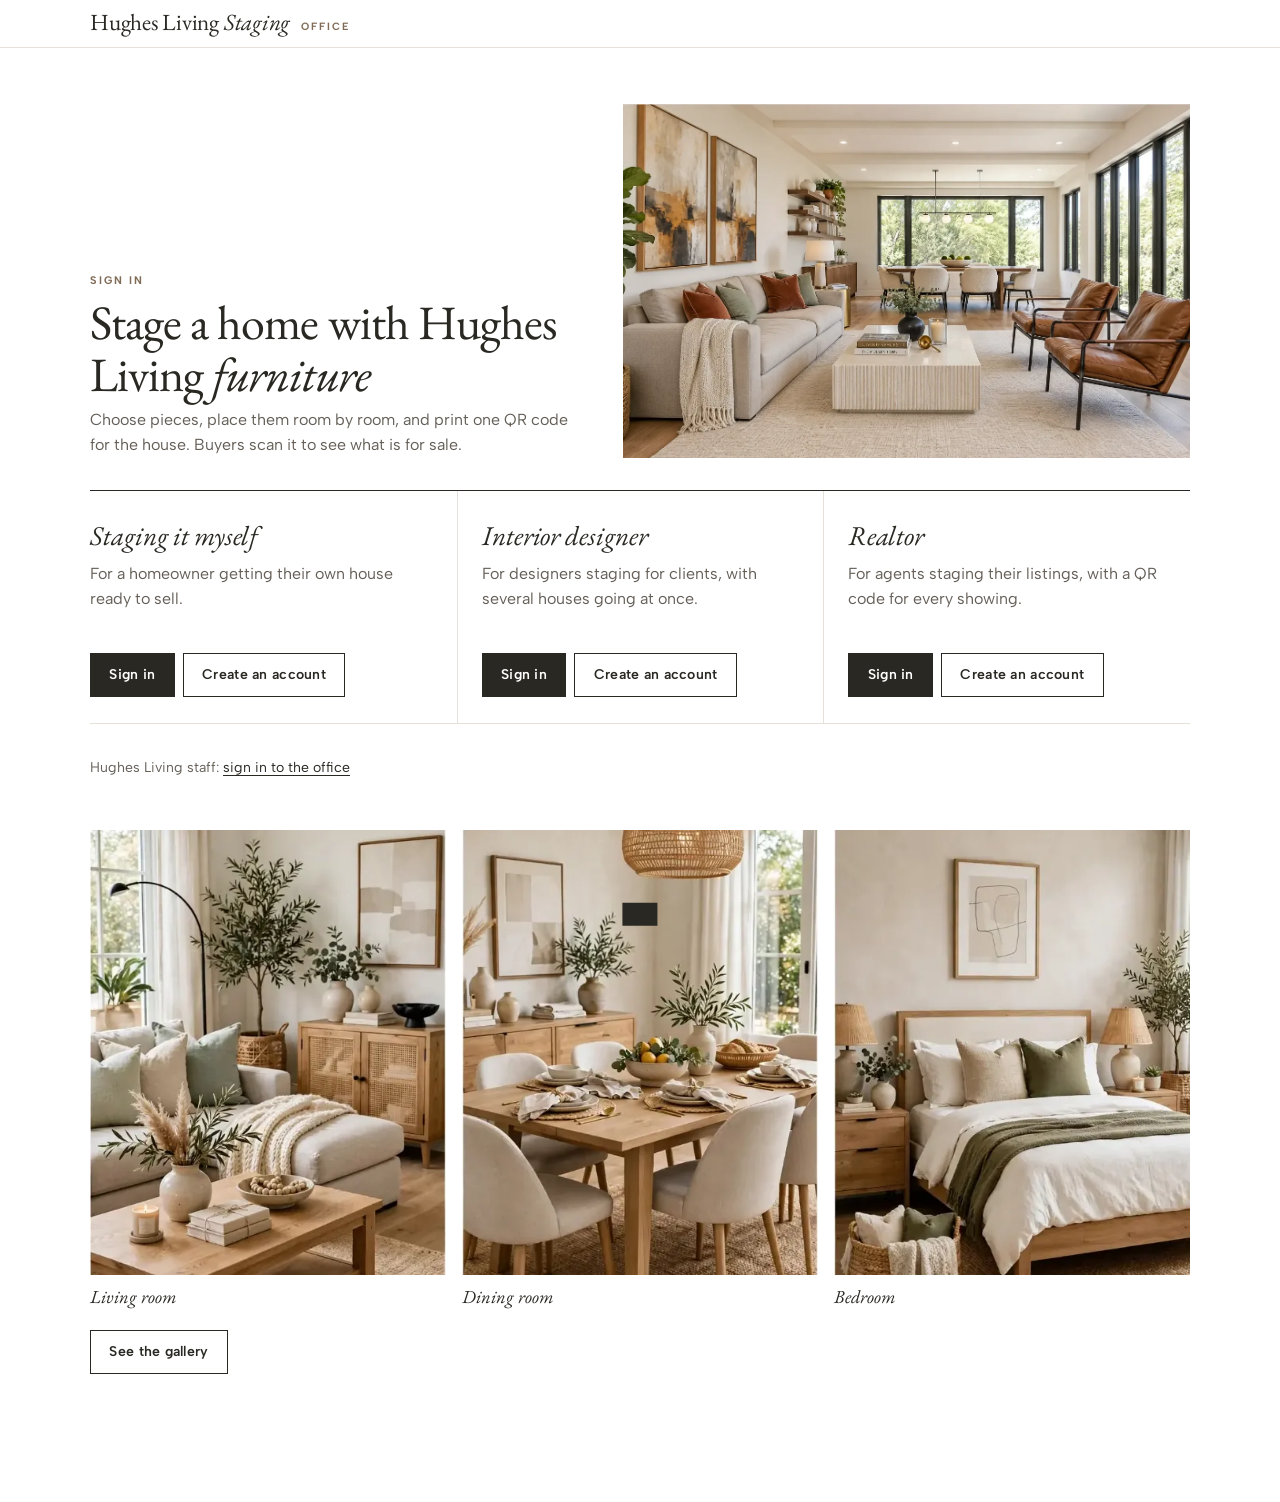
==== index.html @ 74926e11 "Dashboards per sign-in and a Services tab for Richard's carpet cleaning Customers land on Home: step" ====
<!doctype html>
<html lang="en">
<head>
<meta charset="utf-8">
<meta name="viewport" content="width=device-width, initial-scale=1">
<meta name="robots" content="noindex">
<title>Hughes Living Staging</title>
<link rel="icon" href="brand/favicon.svg" type="image/svg+xml">
<link rel="preconnect" href="https://fonts.googleapis.com">
<link rel="preconnect" href="https://fonts.gstatic.com" crossorigin>
<link href="https://fonts.googleapis.com/css2?family=Albert+Sans:wght@400;500;600;700&family=Courier+Prime:wght@400;700&family=EB+Garamond:ital,wght@0,400;0,500;1,400&display=swap" rel="stylesheet">
<link rel="stylesheet" href="styles.css?v=11">
</head>
<body class="office">
<a class="skip" href="#view">Skip to the page</a>

<header class="bar">
  <div class="wrap bar__in">
    <a class="mark" href="#houses" aria-label="Hughes Living Staging, houses">
      <span class="mark__name">Hughes Living <em>Staging</em></span>
      <span class="mark__role">Office</span>
    </a>
    <nav class="tabs" id="tabs" aria-label="Sections" hidden>
      <a href="#home" data-tab="home" data-cust>Home</a>
      <a href="#houses" data-tab="houses" id="tabHouses">Houses</a>
      <a href="#furniture" data-tab="furniture">Furniture</a>
      <a href="#requests" data-tab="requests">Requests <span class="tabs__n" id="reqCount" hidden></span></a>
      <a href="#services" data-tab="services">Services <span class="tabs__n" id="svcCount" hidden></span></a>
      <a href="#money" data-tab="money" data-staff>Money</a>
      <a href="#accounts" data-tab="accounts" data-staff>Accounts</a>
    </nav>
    <span class="bar__who" id="who" hidden></span>
    <button class="linkbtn bar__out" id="signOut" type="button" hidden>Sign out</button>
  </div>
</header>

<p class="notice" id="demoNote" hidden>
  Sample mode: accounts and data are saved in this browser only. Buyers' phones cannot see it.
  <a href="?backend=supabase">Switch to the live database</a>
</p>

<main class="wrap view" id="view" tabindex="-1">
  <p class="loading">Opening the office&hellip;</p>
</main>

<dialog class="sheet" id="sheet" aria-labelledby="sheetTitle"></dialog>
<div class="toast" id="toast" role="status" aria-live="polite"></div>

<script src="config.js?v=4"></script>
<script src="api.js?v=7"></script>
<script src="app.js?v=9"></script>
</body>
</html>
---- styles.css ----
/* Hughes Living Staging
   Same palette, faces and square corners as hugheslivingco.com and Hughes Living
   Auctions, so all three read as one company. Three faces, three jobs: EB
   Garamond for display, Albert Sans for reading, Courier Prime for anything
   typed on a tag (tag numbers, prices). */

:root{
  --ground: #FFFFFF;
  --cream:  #F7F5F0;   /* raised bands */
  --sand:   #F3F0E9;
  --ink:    #292822;
  --ink-2:  #655F58;   /* body copy */
  --ink-3:  #6F6A63;   /* muted, clears AA on cream */
  --line:   #E6E1D8;
  --accent: #806B56;   /* eyebrows, links, focus */
  --press:  #594A3B;
  --flag:   #C93C19;   /* sold, errors */
  --go:     #3D7A40;   /* staged, available */

  --f-disp: "EB Garamond", Georgia, "Times New Roman", serif;
  --f-body: "Albert Sans", system-ui, -apple-system, "Segoe UI", sans-serif;
  --f-data: "Courier Prime", "Courier New", ui-monospace, monospace;

  --wrap: 1180px;
  --gut: clamp(1rem, 4vw, 2.5rem);
}

*,*::before,*::after{ box-sizing:border-box; }
html{ -webkit-text-size-adjust:100%; }
@media (prefers-reduced-motion: reduce){
  *,*::before,*::after{ animation-duration:.001ms !important; transition-duration:.001ms !important; }
}
body{
  margin:0; background:var(--ground); color:var(--ink-2);
  font-family:var(--f-body); font-size:1rem; line-height:1.55;
  -webkit-font-smoothing:antialiased;
}
img{ max-width:100%; display:block; }
a{ color:var(--ink); text-underline-offset:3px; }
a:hover{ color:var(--press); }
button,input,select,textarea{ font:inherit; color:inherit; }
[hidden]{ display:none !important; }
small{ display:block; font-size:.8rem; color:var(--ink-3); font-weight:400; }

:where(a,button,input,select,textarea,summary):focus-visible{
  outline:2px solid var(--accent); outline-offset:2px;
}
.wrap{ width:100%; max-width:var(--wrap); margin-inline:auto; padding-inline:var(--gut); }
.skip{ position:absolute; left:-9999px; }
.skip:focus{ left:1rem; top:1rem; z-index:100; background:var(--ink); color:#fff; padding:.6rem 1rem; }
.vh{ position:absolute; width:1px; height:1px; overflow:hidden; clip:rect(0 0 0 0); white-space:nowrap; }

/* ---------- type roles ---------- */
.eyebrow{
  display:block; font-weight:700; font-size:.69rem; letter-spacing:.18em; text-transform:uppercase;
  color:var(--accent); margin:0 0 .5rem;
}
.title{
  font-family:var(--f-disp); font-weight:400; color:var(--ink); margin:0;
  font-size:clamp(1.9rem, 4.4vw, 3rem); line-height:1.08; letter-spacing:-.02em;
}
.title em{ font-style:italic; }
.h2{ font-family:var(--f-disp); font-weight:400; font-size:1.55rem; color:var(--ink); margin:2.2rem 0 .8rem; letter-spacing:-.01em; }
.sub{ margin:.5rem 0 0; }
.tagno{ font-family:var(--f-data); font-weight:700; font-size:.82rem; color:var(--ink); letter-spacing:.02em; white-space:nowrap; }
.num{ font-family:var(--f-data); text-align:right; color:var(--ink); white-space:nowrap; }
.fine,.hint{ font-size:.82rem; color:var(--ink-3); margin:.35rem 0 0; }
.empty{ padding:1.4rem; background:var(--cream); margin:0 0 1rem; }
.loading{ padding:3rem 0; }

/* ---------- controls ---------- */
.btn{
  display:inline-flex; align-items:center; justify-content:center; min-height:44px; padding:.6rem 1.15rem;
  background:var(--ink); color:#fff; border:1px solid var(--ink); border-radius:0; cursor:pointer;
  font-weight:600; font-size:.88rem; letter-spacing:.02em; text-decoration:none; text-align:center;
}
.btn:hover{ background:var(--press); border-color:var(--press); color:#fff; }
.btn:disabled{ opacity:.55; cursor:default; }
.btn--ghost{ background:transparent; color:var(--ink); border-color:var(--ink); }
.btn--ghost:hover{ background:var(--ink); color:#fff; }
.btn--block{ width:100%; }
.btn--file{ position:relative; overflow:hidden; }
.btn--file input{ position:absolute; inset:0; opacity:0; cursor:pointer; font-size:0; }
.btn--file:focus-within{ outline:2px solid var(--accent); outline-offset:2px; }
.linkbtn{
  background:none; border:0; padding:0; cursor:pointer; color:var(--ink);
  text-decoration:underline; text-underline-offset:3px; text-align:left; min-height:32px;
}
.linkbtn:hover{ color:var(--press); }
.linkbtn--bad{ color:var(--flag); }

.field{ margin:0 0 .9rem; min-width:0; }
.field label{ display:block; font-size:.78rem; font-weight:600; color:var(--ink); margin-bottom:.3rem; }
.field input,.field select,.field textarea,.mini{
  width:100%; min-height:44px; padding:.5rem .65rem; background:#fff;
  border:1px solid #B9B2A6; border-radius:0;
}
.field textarea{ min-height:0; resize:vertical; }
.mini{ width:auto; min-height:40px; font-size:.88rem; padding:.3rem .5rem; }
.pair{ display:grid; grid-template-columns:1fr 1fr; gap:0 .9rem; }

.chip{
  display:inline-block; font-size:.7rem; font-weight:700; letter-spacing:.1em; text-transform:uppercase;
  padding:.18rem .5rem; border:1px solid currentColor; color:var(--ink-3); white-space:nowrap;
}
.chip--staged,.chip--available{ color:var(--go); }
.chip--hold,.chip--planned{ color:var(--accent); }
.chip--sold,.chip--new{ color:var(--flag); }
.chip--new{ background:var(--flag); color:#fff; border-color:var(--flag); }

.thumb{ width:64px; height:64px; object-fit:cover; background:var(--sand); flex:none; }
.thumb--sm{ width:44px; height:44px; }
.thumb--none{ display:block; background:
  linear-gradient(to top right, transparent calc(50% - .5px), var(--line) 50%, transparent calc(50% + .5px)) var(--sand); }

/* ================================================================ office */
.bar{ border-bottom:1px solid var(--line); background:#fff; position:sticky; top:0; z-index:30; }
.bar__in{ display:flex; align-items:center; gap:1rem 2rem; flex-wrap:wrap; padding-block:.7rem; }
.mark{ text-decoration:none; display:flex; align-items:baseline; gap:.7rem; }
.mark__name{ font-family:var(--f-disp); font-size:1.45rem; color:var(--ink); letter-spacing:-.01em; line-height:1; }
.mark__name em{ font-style:italic; }
.mark__role{ font-size:.66rem; font-weight:700; letter-spacing:.18em; text-transform:uppercase; color:var(--accent); }
.tabs{ display:flex; gap:.2rem; margin-left:auto; overflow-x:auto; }
.tabs a{
  display:inline-flex; align-items:center; gap:.4rem; min-height:44px; padding:0 .85rem; white-space:nowrap;
  text-decoration:none; font-weight:600; font-size:.9rem; color:var(--ink-2); border-bottom:2px solid transparent;
}
.tabs a:hover{ color:var(--ink); }
.tabs a[aria-current]{ color:var(--ink); border-bottom-color:var(--ink); }
.tabs__n{ background:var(--flag); color:#fff; font-size:.7rem; font-weight:700; min-width:1.3rem; height:1.3rem; display:inline-grid; place-items:center; padding:0 .3rem; }
.bar__out{ font-size:.85rem; }

.notice{ margin:0; padding:.55rem var(--gut); background:var(--sand); font-size:.85rem; color:var(--ink); text-align:center; }

.view{ padding-block:2rem 5rem; outline:none; }
.head{ display:flex; align-items:flex-end; justify-content:space-between; gap:1.2rem; flex-wrap:wrap; margin-bottom:1.6rem; }
.head__acts{ display:flex; gap:.5rem; flex-wrap:wrap; }
.crumb{ margin:0 0 1rem; font-size:.88rem; }

/* houses list */
.hlist{ border-top:1px solid var(--ink); }
.hrow{
  display:grid; grid-template-columns:minmax(0,2.4fr) minmax(0,1.5fr) 5rem 7.5rem 7rem 4rem; gap:1rem; align-items:center;
  padding:.95rem .25rem; border-bottom:1px solid var(--line); text-decoration:none; color:var(--ink-2);
}
a.hrow:hover{ background:var(--cream); }
.hrow--head{ font-size:.7rem; font-weight:700; letter-spacing:.14em; text-transform:uppercase; color:var(--ink-3); padding-block:.55rem; }
.hrow--head .num{ font-family:var(--f-body); color:inherit; }
.hrow__addr strong{ display:block; font-family:var(--f-disp); font-weight:400; font-size:1.3rem; color:var(--ink); line-height:1.2; }
.hrow__st{ display:flex; gap:.4rem; flex-wrap:wrap; }

/* one house */
.seg{ display:inline-flex; border:1px solid var(--ink); }
.seg button{ min-height:44px; padding:0 1.1rem; background:#fff; border:0; cursor:pointer; font-weight:600; font-size:.88rem; color:var(--ink); }
.seg button + button{ border-left:1px solid var(--ink); }
.seg button[aria-pressed=true]{ background:var(--ink); color:#fff; }
.seg__note{ margin:.5rem 0 1.4rem; font-size:.88rem; }
.facts{ display:grid; grid-template-columns:repeat(auto-fit, minmax(150px, 1fr)); gap:0; margin:0 0 1.2rem; border-top:1px solid var(--ink); border-bottom:1px solid var(--line); }
.facts div{ padding:.85rem 1rem .85rem 0; }
.facts dt{ font-size:.7rem; font-weight:700; letter-spacing:.14em; text-transform:uppercase; color:var(--ink-3); }
.facts dd{ margin:.2rem 0 0; font-family:var(--f-data); font-size:1.25rem; color:var(--ink); }
.facts dd small{ display:inline; font-family:var(--f-body); }
.note{ background:var(--cream); padding:.8rem 1rem; margin:0 0 1rem; font-size:.92rem; }
.note strong{ color:var(--ink); margin-right:.4rem; }
.cols{ display:grid; grid-template-columns:minmax(0,1.5fr) minmax(0,1fr); gap:0 3rem; }
.cols .h2:first-child{ margin-top:1.2rem; }

.room__name{ font-family:var(--f-disp); font-style:italic; font-weight:400; font-size:1.25rem; color:var(--ink); margin:1.4rem 0 0; padding-bottom:.4rem; border-bottom:1px solid var(--ink); }
.room__name span{ font-family:var(--f-data); font-style:normal; font-size:.8rem; color:var(--ink-3); margin-left:.3rem; }
.piece{ display:flex; align-items:center; gap:.5rem .9rem; flex-wrap:wrap; padding:.7rem 0; border-bottom:1px solid var(--line); }
.piece__main{ flex:1 1 12rem; min-width:0; display:flex; flex-direction:column; }
.piece__title{ font-weight:600; color:var(--ink); }
.piece__meta{ font-size:.8rem; color:var(--ink-3); }
.piece__price{ font-family:var(--f-data); color:var(--ink); min-width:5.5rem; text-align:right; }
.piece .linkbtn{ font-size:.85rem; }

.place__list{ max-height:19rem; overflow:auto; border:1px solid var(--line); }
.place__row{ display:flex; align-items:center; gap:.7rem; padding:.45rem .6rem; min-height:48px; border-bottom:1px solid var(--line); cursor:pointer; font-size:.9rem; }
.place__row:last-child{ border-bottom:0; }
.place__row input{ width:20px; height:20px; accent-color:var(--ink); flex:none; }
.place__row > span:nth-of-type(1){ flex:1; min-width:0; }
.place__go{ display:flex; gap:.7rem; align-items:flex-end; margin-top:.8rem; }
.place__go .field{ flex:1; margin:0; }

/* furniture table */
.filters{ display:grid; grid-template-columns:2fr 1.4fr 1fr; gap:0 .9rem; }
.count{ font-family:var(--f-data); font-size:.85rem; margin:0 0 .8rem; color:var(--ink); }
.tablewrap{ overflow-x:auto; border-top:1px solid var(--ink); }
.grid{ width:100%; border-collapse:collapse; font-size:.92rem; }
.grid th{ text-align:left; font-size:.7rem; font-weight:700; letter-spacing:.14em; text-transform:uppercase; color:var(--ink-3); padding:.55rem .6rem; white-space:nowrap; }
.grid th.num{ text-align:right; font-family:var(--f-body); }
.grid td{ padding:.55rem .6rem; border-top:1px solid var(--line); vertical-align:middle; }
.grid tfoot td{ border-top:1px solid var(--ink); font-weight:600; color:var(--ink); }
.grid--money td:first-child{ min-width:12rem; }
.cellbtn{ display:flex; align-items:center; gap:.7rem; background:none; border:0; padding:0; cursor:pointer; text-align:left; font-weight:600; color:var(--ink); min-height:44px; }
.cellbtn:hover span{ text-decoration:underline; text-underline-offset:3px; }

/* requests */
.reqs{ display:grid; grid-template-columns:repeat(auto-fill, minmax(290px, 1fr)); gap:1rem; }
.req{ border:1px solid var(--line); padding:1rem; margin:0 0 .8rem; }
.reqs .req{ margin:0; }
.req--new{ border-color:var(--ink); border-left:4px solid var(--flag); }
.req header{ display:flex; justify-content:space-between; gap:1rem; color:var(--ink); }
.req time{ font-family:var(--f-data); font-size:.8rem; color:var(--ink-3); white-space:nowrap; }
.req p{ margin:.35rem 0; font-size:.92rem; }
.req__what span{ color:var(--ink-3); }
.req__note{ font-family:var(--f-disp); font-style:italic; font-size:1.1rem; color:var(--ink); }

/* sign in */
.door{ max-width:26rem; padding:3rem 0; }
.door form{ margin-top:1.4rem; }

/* sheet */
.sheet{ border:0; padding:0; width:min(40rem, 100vw); max-width:100vw; max-height:100dvh; height:100dvh; margin:0 0 0 auto; background:#fff; color:var(--ink-2); }
.sheet::backdrop{ background:rgba(41,40,34,.45); }
.sheet__in{ padding:1.4rem var(--gut) 2.5rem; }
.sheet__top{ display:flex; justify-content:space-between; align-items:flex-start; gap:1rem; margin-bottom:1.2rem; padding-bottom:1rem; border-bottom:1px solid var(--ink); }
.sheet__top h2{ font-family:var(--f-disp); font-weight:400; font-size:1.7rem; line-height:1.15; color:var(--ink); margin:0; }
.x{ width:44px; height:44px; flex:none; background:none; border:1px solid var(--line); font-size:1.5rem; line-height:1; cursor:pointer; color:var(--ink); }
.x:hover{ border-color:var(--ink); }
.sheet__err{ color:var(--flag); font-weight:600; font-size:.9rem; margin:.4rem 0; min-height:1.2em; }
.sheet__acts{ display:flex; align-items:center; justify-content:space-between; gap:1rem; flex-wrap:wrap; }
.photo{ display:grid; grid-template-columns:120px 1fr; gap:.9rem; margin-bottom:.9rem; }
.photo__box.is-busy{ opacity:.4; }
.photo__img{ width:120px; height:120px; object-fit:cover; background:var(--sand); }
.soldbox{ background:var(--cream); padding:.9rem .9rem .1rem; margin-bottom:.9rem; }
.stays{ border-top:1px solid var(--line); padding-top:.8rem; margin-bottom:.9rem; font-size:.88rem; }
.stays h3{ font-size:.7rem; letter-spacing:.14em; text-transform:uppercase; color:var(--ink-3); margin:0 0 .4rem; }
.stays ul{ margin:0; padding:0; list-style:none; }
.stays li span{ font-family:var(--f-data); color:var(--ink-3); font-size:.8rem; }
.picks{ border-top:1px solid var(--line); margin-bottom:1.2rem; }
.pick{ display:flex; align-items:center; gap:.8rem; width:100%; min-height:56px; padding:.45rem .2rem; background:none; border:0; border-bottom:1px solid var(--line); cursor:pointer; text-align:left; }
.pick:hover:not(:disabled){ background:var(--cream); }
.pick:disabled{ opacity:.5; cursor:default; }
.pick > span:nth-of-type(1):not(.tagno), .pick > .tagno + span{ flex:1; min-width:0; color:var(--ink); font-weight:600; }
.catload{ border-top:1px solid var(--line); padding-top:1rem; }

.toast{ position:fixed; left:50%; bottom:1.2rem; transform:translate(-50%, 200%); background:var(--ink); color:#fff; padding:.7rem 1.1rem; font-size:.9rem; font-weight:600; z-index:200; max-width:calc(100vw - 2rem); transition:transform .2s; }
.toast.is-on{ transform:translate(-50%, 0); }
.toast.is-bad{ background:var(--flag); }

@media (max-width: 860px){
  .cols{ grid-template-columns:1fr; }
  .filters{ grid-template-columns:1fr 1fr; }
  .filters .field:first-child{ grid-column:1 / -1; }
  .c-src,.c-cost,.c-days{ display:none; }
  .tabs{ margin-left:0; width:100%; order:3; }
  .bar__out{ margin-left:auto; }
  .hrow--head{ display:none; }
  .hrow{ grid-template-columns:repeat(4, 1fr); gap:.5rem 1rem; padding:1rem 0; }
  .hrow__addr,.hrow__st{ grid-column:1 / -1; }
  .hrow .num{ text-align:left; }
  .hrow .num::before{ content:attr(data-l); display:block; font-family:var(--f-body); font-size:.66rem; font-weight:700; letter-spacing:.12em; text-transform:uppercase; color:var(--ink-3); }
}
@media (max-width: 520px){
  .pair{ grid-template-columns:1fr; }
  .head__acts{ width:100%; }
  .head__acts .btn{ flex:1 1 auto; }
  .seg{ display:flex; }
  .seg button{ flex:1; padding:0 .4rem; }
  .piece__price{ text-align:left; min-width:0; }
  .photo{ grid-template-columns:88px 1fr; }
  .photo__img{ width:88px; height:88px; }
  .place__go{ flex-direction:column; align-items:stretch; }
}

/* ============================================================ buyer page */
.strip{ background:var(--ink); color:#fff; font-size:.78rem; letter-spacing:.04em; }
.strip__in{ display:flex; justify-content:space-between; gap:1rem; padding-block:.55rem; }
.strip a{ color:#fff; display:inline-flex; align-items:center; min-height:44px; margin-block:-.55rem; }
.strip__in{ align-items:center; }
.buyer .wrap{ max-width:760px; }
.hero{ padding:2.2rem 0 1.6rem; border-bottom:1px solid var(--ink); }
.hero__h{ font-family:var(--f-disp); font-weight:400; color:var(--ink); margin:0; font-size:clamp(2.5rem, 11vw, 4.4rem); line-height:.98; letter-spacing:-.03em; }
.hero__h em{ font-style:italic; }
.hero__addr{ font-family:var(--f-data); color:var(--ink); margin:1.1rem 0 0; font-size:.95rem; }
.hero__lede{ margin:.9rem 0 0; max-width:46ch; }
.hero__note{ margin:1rem 0 0; padding:.7rem .9rem; background:var(--cream); color:var(--ink); font-size:.92rem; }
.jump{ display:flex; gap:.4rem 1.1rem; flex-wrap:wrap; padding:.9rem 0; margin:0; list-style:none; border-bottom:1px solid var(--line); font-size:.88rem; }
.jump a{ display:inline-flex; align-items:center; min-height:44px; }
.broom{ padding-top:1.6rem; scroll-margin-top:1rem; }
.broom__h{ display:flex; align-items:baseline; justify-content:space-between; gap:1rem; font-family:var(--f-disp); font-style:italic; font-weight:400; font-size:1.9rem; color:var(--ink); margin:0; padding-bottom:.5rem; border-bottom:1px solid var(--ink); }
.broom__h span{ font-family:var(--f-data); font-style:normal; font-size:.8rem; color:var(--ink-3); }
.entry{ display:grid; grid-template-columns:112px minmax(0,1fr); gap:1rem; padding:1.1rem 0; border-bottom:1px solid var(--line); scroll-margin-top:1rem; }
.entry:target{ background:var(--cream); box-shadow:-.6rem 0 0 var(--cream), .6rem 0 0 var(--cream); }
.entry__img{ width:112px; height:112px; object-fit:cover; background:var(--sand); }
.entry__t{ font-family:var(--f-disp); font-weight:400; font-size:1.4rem; line-height:1.15; color:var(--ink); margin:.15rem 0 .25rem; }
.entry__d{ margin:0 0 .5rem; font-size:.9rem; }
.entry__foot{ display:flex; align-items:center; justify-content:space-between; gap:.6rem 1rem; flex-wrap:wrap; }
.entry__price{ font-family:var(--f-data); font-weight:700; font-size:1.15rem; color:var(--ink); }
.entry__more{ font-size:.85rem; display:inline-flex; align-items:center; min-height:44px; }
.entry--sold .entry__img{ filter:grayscale(1); opacity:.6; }
.entry--sold .entry__t{ color:var(--ink-3); }
.stamp{ font-family:var(--f-data); font-weight:700; letter-spacing:.14em; text-transform:uppercase; color:var(--flag); border:2px solid var(--flag); padding:.15rem .55rem; transform:rotate(-3deg); display:inline-block; }
.stamp--hold{ color:var(--accent); border-color:var(--accent); transform:none; border-width:1px; font-size:.75rem; }
.ask{ margin:2.2rem 0 0; padding:1.4rem; background:var(--cream); }
.ask h2{ font-family:var(--f-disp); font-weight:400; font-size:1.5rem; color:var(--ink); margin:0 0 .4rem; }
.ask p{ margin:0 0 1rem; }
.foot{ margin-top:3rem; padding:1.6rem 0 2.5rem; border-top:1px solid var(--ink); font-size:.85rem; }
.foot__mark{ font-family:var(--f-disp); font-size:1.35rem; color:var(--ink); }
.foot__mark em{ font-style:italic; }
.shut{ padding:4rem 0; }
.buyer .sheet{ margin:auto 0 0 0; width:100vw; height:fit-content; max-height:92dvh; }
.thanks{ padding-block:1.8rem 2.2rem; }
.thanks h2{ font-family:var(--f-disp); font-weight:400; font-size:1.8rem; color:var(--ink); margin:0 0 .5rem; }
@media (min-width: 640px){
  .buyer .sheet{ margin:auto; width:30rem; }
  .entry{ grid-template-columns:150px minmax(0,1fr); gap:1.4rem; }
  .entry__img{ width:150px; height:150px; }
}

/* ============================================================ print page */
.printbar{ background:var(--sand); padding:.8rem var(--gut); display:flex; gap:1rem; align-items:center; flex-wrap:wrap; font-size:.9rem; color:var(--ink); }
.printbar p{ margin:0; flex:1 1 18rem; }
.printbar .warn{ color:var(--flag); font-weight:600; }
.sheetpage{ width:8.5in; max-width:100%; margin:1.5rem auto; background:#fff; border:1px solid var(--line); }
.sign{ aspect-ratio:8.5 / 11; padding:.9in .8in; display:flex; flex-direction:column; color:var(--ink); }
.sign__mark{ font-family:var(--f-disp); font-size:1.5rem; }
.sign__mark em{ font-style:italic; }
.sign__h{ font-family:var(--f-disp); font-weight:400; font-size:4.6rem; line-height:.96; letter-spacing:-.03em; margin:.55in 0 0; }
.sign__h em{ font-style:italic; }
.sign__mid{ display:flex; gap:.5in; align-items:center; margin-top:auto; }
.sign__qr{ width:3.1in; flex:none; }
.sign__qr svg{ width:100%; height:auto; display:block; }
.sign__how{ font-size:1.05rem; line-height:1.5; }
.sign__how strong{ display:block; font-family:var(--f-disp); font-weight:400; font-size:1.9rem; line-height:1.1; margin-bottom:.4rem; }
.sign__foot{ margin-top:.5in; padding-top:.2in; border-top:1px solid var(--ink); display:flex; justify-content:space-between; gap:1rem; font-family:var(--f-data); font-size:.8rem; }
.tags{ display:grid; grid-template-columns:repeat(3, 1fr); padding:.35in; gap:0; }
.ptag{ border:1px dashed #9a948a; padding:.18in; display:grid; grid-template-columns:1fr .95in; gap:.1in; align-items:end; min-height:2.05in; break-inside:avoid; color:var(--ink); }
.ptag__no{ font-family:var(--f-data); font-weight:700; font-size:1.5rem; line-height:1; }
.ptag__t{ font-family:var(--f-disp); font-size:1.05rem; line-height:1.15; margin:.12in 0 .08in; }
.ptag__p{ font-family:var(--f-data); font-weight:700; font-size:1.05rem; }
.ptag__mark{ grid-column:1 / -1; align-self:start; font-size:.6rem; font-weight:700; letter-spacing:.16em; text-transform:uppercase; color:var(--accent); }
.ptag svg{ width:100%; height:auto; display:block; }
@media (max-width: 700px){
  .sign{ padding:1.4rem; aspect-ratio:auto; }
  .sign__h{ font-size:2.6rem; margin-top:1.5rem; }
  .sign__mid{ flex-direction:column; align-items:flex-start; gap:1rem; margin-top:1.5rem; }
  .sign__qr{ width:60%; }
  .tags{ grid-template-columns:1fr 1fr; padding:.5rem; }
}
@media print{
  @page{ size:letter; margin:0; }
  .printbar{ display:none; }
  body{ background:#fff; }
  .sheetpage{ margin:0; border:0; width:8.5in; max-width:none; }
  .sign{ height:11in; aspect-ratio:auto; padding:.9in .8in; break-after:page; }
  .sign__h{ font-size:4.6rem; margin-top:.55in; }
  .sign__mid{ flex-direction:row; align-items:center; gap:.5in; margin-top:auto; }
  .sign__qr{ width:3.1in; }
  .tags{ grid-template-columns:repeat(3, 1fr); padding:.35in; }
}

/* inline links that stand alone still get a full-size tap target */
.crumb a, .req__reach a{ display:inline-flex; align-items:center; min-height:44px; }

/* ---------- front door: two kinds of customer ---------- */
.door{ max-width:52rem; }
.kinds{ display:grid; grid-template-columns:1fr 1fr; gap:0; margin-top:2rem; border-top:1px solid var(--ink); }
.kind{ padding:1.5rem 1.5rem 1.6rem 0; border-bottom:1px solid var(--line); }
.kind + .kind{ padding-left:1.5rem; border-left:1px solid var(--line); }
.kind h2{ font-family:var(--f-disp); font-style:italic; font-weight:400; font-size:1.7rem; color:var(--ink); margin:0 0 .3rem; }
.kind p{ margin:0 0 1.1rem; min-height:3.1em; }
.kind__acts{ display:flex; gap:.5rem; flex-wrap:wrap; }
.kind .linkbtn{ margin-top:.7rem; font-size:.88rem; min-height:44px; }
.door__staff{ margin:1.4rem 0 0; font-size:.88rem; }
.door__staff .linkbtn{ min-height:44px; }
.bar__who{ font-size:.82rem; color:var(--ink-3); white-space:nowrap; overflow:hidden; text-overflow:ellipsis; max-width:16rem; }
.cellbtn--plain{ cursor:default; }
.cellbtn--plain:hover span{ text-decoration:none; }
@media (max-width: 860px){
  .bar__who{ margin-left:auto; max-width:11rem; }
  .bar__who + .bar__out{ margin-left:0; }
}
@media (max-width: 640px){
  .kinds{ grid-template-columns:1fr; }
  .kind{ padding-right:0; }
  .kind + .kind{ padding-left:0; border-left:0; }
  .kind p{ min-height:0; }
}

/* phone header: one line for the name, the account under it, and it scrolls away */
.mark__name{ white-space:nowrap; }
@media (max-width: 860px){
  .bar{ position:static; }
  .bar__in{ gap:.3rem 1rem; }
  .mark__role{ display:none; }
  .piece .linkbtn, .bar__out{ min-height:44px; }
}

/* ---------- buy the look ---------- */
.look{ display:flex; align-items:flex-end; justify-content:space-between; gap:1rem 1.5rem; flex-wrap:wrap; padding:1.4rem 0 1.5rem; border-bottom:1px solid var(--ink); }
.look__h{ font-family:var(--f-disp); font-weight:400; font-size:1.7rem; line-height:1.1; color:var(--ink); margin:0 0 .35rem; letter-spacing:-.01em; }
.look__h em{ font-style:italic; }
.look__sum{ margin:0; font-size:.95rem; }
.look__sum strong{ font-family:var(--f-data); font-size:1.25rem; color:var(--ink); }
.look__btn{ min-width:11rem; }
.looklist{ list-style:none; margin:0 0 1.1rem; padding:0; max-height:13rem; overflow:auto; border-bottom:1px solid var(--line); }
.looklist li{ display:flex; gap:.7rem; align-items:baseline; padding:.4rem 0; border-top:1px solid var(--line); font-size:.9rem; color:var(--ink); }
.looklist li span:nth-child(2){ flex:1; min-width:0; }
.req__look{ color:var(--flag); }
@media (max-width: 520px){ .look__btn{ width:100%; } }

/* ---------- photos ---------- */
.door{ max-width:none; padding-top:1.5rem; }
.door__top{ display:grid; grid-template-columns:minmax(0,1fr) minmax(0,1.15fr); gap:2.5rem; align-items:end; }
.door__img{ width:100%; height:auto; aspect-ratio:16 / 10; object-fit:cover; }
.rooms3{ display:grid; grid-template-columns:repeat(3, 1fr); gap:1rem; margin-top:2.5rem; }
.rooms3__f{ margin:0; }
.rooms3__f img{ width:100%; height:auto; aspect-ratio:4 / 5; object-fit:cover; }
.rooms3__f figcaption{ font-family:var(--f-disp); font-style:italic; font-size:1.15rem; color:var(--ink); padding-top:.45rem; }
.hrow__addr{ display:flex; align-items:center; gap:.9rem; min-width:0; }
.hrow__addr > span{ min-width:0; }
.hrow__img{ width:84px; height:56px; object-fit:cover; background:var(--sand); flex:none; }
.cover{ width:100%; max-height:22rem; object-fit:cover; margin:0 0 .4rem; }
.hero__cover{ width:100%; aspect-ratio:16 / 10; object-fit:cover; margin-top:1.3rem; }
@media (max-width: 860px){
  .door__top{ grid-template-columns:1fr; gap:1.3rem; }
  .hrow__addr{ grid-column:1 / -1; }
}
@media (max-width: 520px){
  .rooms3{ gap:.5rem; }
  .rooms3__f figcaption{ font-size:.95rem; }
  .cover{ max-height:13rem; }
}
/* on narrow screens the sign-in choices come first; the room strip below carries the photos */
@media (max-width: 860px){ .door__img{ display:none; } }

/* ================================================================ gallery */
.gallery .tabs{ margin-left:auto; width:auto; order:0; }
.gallery__sub{ max-width:46ch; }
.shots{ columns:2; column-gap:1.25rem; }
.shot{ margin:0 0 1.5rem; break-inside:avoid; }
.shot--lead{ column-span:all; }
.shot__btn{ display:block; width:100%; padding:0; border:0; background:var(--sand); cursor:zoom-in; }
.shot__btn img{ width:100%; height:auto; display:block; transition:opacity .2s; }
.shot__btn:hover img{ opacity:.88; }
.shot figcaption{ font-family:var(--f-disp); font-style:italic; font-size:1.2rem; color:var(--ink); padding-top:.5rem; }
.shot--lead figcaption{ font-size:1.5rem; }
.gallery__fine{ margin-top:1rem; }

.viewer{ border:0; padding:0; background:transparent; width:100vw; height:100dvh; max-width:none; max-height:none; margin:0; }
.viewer::backdrop{ background:rgba(20,19,16,.93); }
.viewer[open]{ display:grid; place-items:center; }
.viewer__fig{ margin:0; max-width:min(1500px, calc(100vw - 2rem)); }
.viewer__fig img{ display:block; width:auto; height:auto; max-width:100%; max-height:calc(100dvh - 7.5rem); margin-inline:auto; }
.viewer__fig figcaption{ display:flex; justify-content:space-between; gap:1rem; padding-top:.7rem; color:#fff; font-family:var(--f-disp); font-style:italic; font-size:1.2rem; }
.viewer__n{ font-family:var(--f-data); font-style:normal; font-size:.85rem; color:#CFC8BB; white-space:nowrap; }
.viewer__btn{ position:fixed; width:48px; height:48px; background:rgba(20,19,16,.6); color:#fff; border:1px solid rgba(255,255,255,.5); font-size:1.4rem; line-height:1; cursor:pointer; }
.viewer__btn:hover{ background:#fff; color:var(--ink); }
.viewer__btn:focus-visible{ outline:2px solid #fff; outline-offset:2px; }
.viewer__prev{ left:.75rem; top:50%; transform:translateY(-50%); }
.viewer__next{ right:.75rem; top:50%; transform:translateY(-50%); }
.viewer__x{ right:.75rem; top:.75rem; font-size:1.7rem; }
.door__more{ margin:1.2rem 0 0; }
@media (max-width: 700px){
  .shots{ columns:1; }
  .shot--lead figcaption{ font-size:1.2rem; }
  .viewer__prev, .viewer__next{ top:auto; bottom:.75rem; transform:none; }
  .viewer__fig img{ max-height:calc(100dvh - 10rem); }
}

/* three kinds of customer at the door */
.kinds{ grid-template-columns:repeat(3, 1fr); }
.kind p{ min-height:4.6em; }
@media (max-width: 900px){
  .kinds{ grid-template-columns:1fr; }
  .kind{ padding-right:0; }
  .kind + .kind{ padding-left:0; border-left:0; }
  .kind p{ min-height:0; }
}

/* ============================================================ dashboards */
.facts--2{ grid-template-columns:1fr 1fr; }
.dash{ display:grid; grid-template-columns:minmax(0,1.25fr) minmax(0,1fr); gap:0 3.5rem; align-items:start; }
.dash aside .h2{ margin-top:1.6rem; }
.dash__img{ width:100%; height:auto; aspect-ratio:4 / 5; object-fit:cover; margin-bottom:.4rem; }
.dash__img--wide{ aspect-ratio:16 / 10; margin-bottom:1rem; }
.dash__acts{ margin-bottom:.4rem; }

/* staging it myself: the steps */
.steps{ list-style:none; margin:0; padding:0; border-top:1px solid var(--ink); }
.step{ display:grid; grid-template-columns:2.5rem minmax(0,1fr); gap:1rem; padding:1.05rem 0 1.1rem; border-bottom:1px solid var(--line); }
.step__n{
  width:2.5rem; height:2.5rem; display:grid; place-items:center; border:1px solid #B9B2A6;
  font-family:var(--f-data); font-weight:700; font-size:1rem; color:var(--ink-3); background:#fff;
}
.step--done .step__n{ border-color:var(--go); color:var(--go); }
.step--next .step__n{ background:var(--ink); border-color:var(--ink); color:#fff; }
.step__t{ font-family:var(--f-disp); font-weight:400; font-size:1.4rem; line-height:1.2; color:var(--ink); margin:.25rem 0 .2rem; letter-spacing:-.01em; }
.step--later .step__t{ color:var(--ink-2); }
.step__s{ font-family:var(--f-body); font-size:.66rem; font-weight:700; letter-spacing:.14em; text-transform:uppercase; color:var(--ink-3); margin-left:.5rem; white-space:nowrap; }
.step--done .step__s{ color:var(--go); }
.step--next .step__s{ color:var(--flag); }
.step p{ margin:0; font-size:.93rem; }
.step .step__a{ margin-top:.7rem; }
.step__a a:not(.btn){ display:inline-flex; align-items:center; min-height:44px; margin-block:-.6rem; }

.roomsum{ border-top:1px solid var(--ink); }
.roomsum__r{ display:grid; grid-template-columns:minmax(0,12rem) minmax(0,1fr) 6rem 6rem; gap:1rem; align-items:center; padding:.6rem .25rem; border-bottom:1px solid var(--line); text-decoration:none; color:var(--ink-2); min-height:60px; }
.roomsum__r:hover{ background:var(--cream); }
.roomsum__n{ font-family:var(--f-disp); font-style:italic; font-size:1.2rem; color:var(--ink); }
.roomsum__t{ display:flex; gap:.35rem; overflow:hidden; }

/* buyers, one line each */
.feed, .todo, .events{ list-style:none; margin:0; padding:0; border-top:1px solid var(--ink); }
.feed li, .todo li, .events li{ display:flex; align-items:center; gap:.5rem 1rem; padding:.65rem 0; border-bottom:1px solid var(--line); font-size:.92rem; min-height:52px; }
.feed time, .events time{ font-family:var(--f-data); font-size:.82rem; color:var(--ink-3); flex:none; width:3.6rem; }
.feed li > span:not(.chip), .todo li > span, .events li > span:not(.events__in){ flex:1; min-width:0; }
.feed strong, .todo strong, .events strong{ color:var(--ink); }
.todo strong, .events strong{ display:block; }
.todo a, .todo .linkbtn{ flex:none; display:inline-flex; align-items:center; min-height:44px; font-size:.88rem; white-space:nowrap; }
.events a{ display:inline-flex; align-items:center; min-height:44px; margin-block:-.7rem; }
.events__in{ font-family:var(--f-data); font-size:.85rem; color:var(--ink); white-space:nowrap; }
.events .is-late .events__in, .events .is-late time{ color:var(--flag); font-weight:700; }
.fine a{ display:inline-flex; align-items:center; min-height:44px; margin-block:-.7rem; }

/* interior designer: the board */
.board{ display:grid; grid-template-columns:repeat(3, minmax(0,1fr)); gap:0 1.5rem; margin-top:1.6rem; }
.board__h{ font-size:.7rem; font-weight:700; letter-spacing:.14em; text-transform:uppercase; color:var(--ink); margin:0 0 .8rem; padding-bottom:.5rem; border-bottom:1px solid var(--ink); }
.board__h span{ font-family:var(--f-data); color:var(--ink-3); margin-left:.3rem; }
.board__none{ margin:0; font-size:.88rem; color:var(--ink-3); }
.pcard{ display:block; border:1px solid var(--line); padding:0 0 .9rem; margin-bottom:.9rem; text-decoration:none; color:var(--ink-2); font-size:.88rem; }
.pcard:hover{ border-color:var(--ink); color:var(--ink-2); }
.pcard > *{ display:block; padding-inline:.9rem; }
.pcard .pcard__img{ width:100%; height:auto; aspect-ratio:16 / 9; object-fit:cover; background-color:var(--sand); padding:0; margin-bottom:.75rem; }
.pcard strong{ font-family:var(--f-disp); font-weight:400; font-size:1.25rem; line-height:1.2; color:var(--ink); }
.pcard__m{ font-family:var(--f-data); font-size:.82rem; color:var(--ink); margin-top:.5rem; }
.pcard__d{ margin-top:.15rem; color:var(--ink); }
.pcard__d--flag{ color:var(--flag); font-weight:600; }
.pcard .pcard__n{ margin:.55rem .9rem 0; padding:.55rem 0 0; border-top:1px solid var(--line); color:var(--ink-3); }

.wh{ display:grid; grid-template-columns:1fr 1fr 1fr; gap:.9rem .7rem; }
.wh__i{ font-size:.82rem; color:var(--ink); min-width:0; }
.wh__img{ width:100%; height:auto; aspect-ratio:1; object-fit:cover; background-color:var(--sand); margin-bottom:.35rem; display:block; }
.wh__i span{ display:block; overflow:hidden; text-overflow:ellipsis; white-space:nowrap; }
.wh__i .num{ text-align:left; font-size:.8rem; color:var(--ink-3); }

/* realtor: one row per listing */
.lrows{ border-top:1px solid var(--ink); }
.lrow{ display:grid; grid-template-columns:minmax(0,17rem) minmax(0,1fr); gap:1.6rem; padding:1.4rem 0; border-bottom:1px solid var(--line); }
.lrow__img{ width:100%; height:auto; aspect-ratio:4 / 3; object-fit:cover; background-color:var(--sand); }
.lrow__t{ font-family:var(--f-disp); font-weight:400; font-size:1.65rem; line-height:1.15; margin:0; letter-spacing:-.01em; display:flex; align-items:center; gap:.4rem .8rem; flex-wrap:wrap; }
.lrow__t a{ text-decoration:none; display:inline-flex; align-items:center; min-height:44px; }
.lrow__t a:hover{ text-decoration:underline; }
.lrow__who{ margin:.25rem 0 0; font-size:.9rem; }
.lrow__qr{ margin:.5rem 0 0; color:var(--ink); font-size:.92rem; }
.lrow__nums{ display:grid; grid-template-columns:repeat(4, minmax(0,1fr)); gap:0 1rem; margin:.9rem 0 1rem; padding:.7rem 0; border-top:1px solid var(--line); border-bottom:1px solid var(--line); }
.lrow__nums dt{ font-size:.66rem; font-weight:700; letter-spacing:.12em; text-transform:uppercase; color:var(--ink-3); }
.lrow__nums dd{ margin:.15rem 0 0; font-family:var(--f-data); font-size:1.1rem; color:var(--ink); }
.lrow__nums small{ display:inline; font-family:var(--f-body); }
.is-flag{ color:var(--flag); font-weight:700; }

/* the service line at the foot of a dashboard */
.svc{ display:flex; align-items:center; justify-content:space-between; gap:1rem 2rem; flex-wrap:wrap; margin-top:2.6rem; padding:1.3rem 1.4rem; background:var(--cream); }
.svc__h{ font-family:var(--f-disp); font-weight:400; font-size:1.5rem; line-height:1.15; color:var(--ink); margin:0 0 .25rem; }
.svc p{ margin:0; font-size:.92rem; }
.svc .eyebrow{ margin-bottom:.35rem; }

/* ============================================================== services */
.cols--svc{ grid-template-columns:minmax(0,1fr) minmax(0,1.1fr); align-items:start; margin-top:1.8rem; }
.cols--svc .h2:first-child{ margin-top:1.2rem; }
.provider__img{ width:100%; height:auto; aspect-ratio:16 / 10; object-fit:cover; }
.provider .h2{ margin-top:1.1rem; }
.provider p{ margin:0 0 1rem; }
.prices{ margin:0 0 1rem; border-top:1px solid var(--ink); }
.prices div{ display:flex; justify-content:space-between; gap:1rem; padding:.5rem 0; border-bottom:1px solid var(--line); }
.prices dt{ color:var(--ink); }
.prices dd{ margin:0; font-family:var(--f-data); color:var(--ink); }
.adds{ border:0; padding:0; margin:0 0 .9rem; min-width:0; }
.adds legend{ font-size:.78rem; font-weight:600; color:var(--ink); padding:0; margin-bottom:.3rem; }
.adds .place__row{ border:1px solid var(--line); border-bottom:0; }
.adds .place__row:last-child{ border-bottom:1px solid var(--line); }
.est{ background:var(--cream); padding:.8rem 1rem; margin:0 0 .6rem; font-size:.92rem; color:var(--ink); }
.est div{ display:flex; justify-content:space-between; gap:1rem; padding:.15rem 0; }
.est .est__t{ margin-top:.4rem; padding-top:.55rem; border-top:1px solid var(--ink); font-weight:700; }
.est__t .num{ font-size:1.25rem; }
.svcform .fine{ margin-top:.8rem; }

@media (max-width: 860px){
  .dash{ grid-template-columns:1fr; }
  .dash aside{ margin-top:2rem; }
  .board{ grid-template-columns:1fr; gap:1.4rem; }
  .pcard{ display:grid; grid-template-columns:7.5rem minmax(0,1fr); padding:0; }
  .pcard > *{ grid-column:2; }
  .pcard .pcard__img{ grid-column:1; grid-row:1 / span 6; height:100%; aspect-ratio:auto; min-height:7rem; margin:0; }
  .pcard strong{ padding-top:.7rem; }
  .pcard > :last-child{ margin-bottom:.8rem; }
  .cols--svc{ grid-template-columns:1fr; }
  .lrow{ grid-template-columns:1fr; gap:1rem; }
  .lrow__img{ aspect-ratio:16 / 9; }
  .roomsum__r{ grid-template-columns:minmax(0,1fr) 5.5rem 5.5rem; }
  .roomsum__t{ display:none; }
}
@media (max-width: 520px){
  .lrow__nums{ grid-template-columns:1fr 1fr; gap:.7rem 1rem; }
  .wh{ grid-template-columns:1fr 1fr; }
  .svc .btn{ width:100%; }
  .step{ grid-template-columns:2.25rem minmax(0,1fr); gap:.8rem; }
  .step__n{ width:2.25rem; height:2.25rem; }
  .step__s{ display:block; margin:.2rem 0 0; }
  .dash__acts .btn, .lrow .head__acts .btn{ flex:1 1 auto; }
}
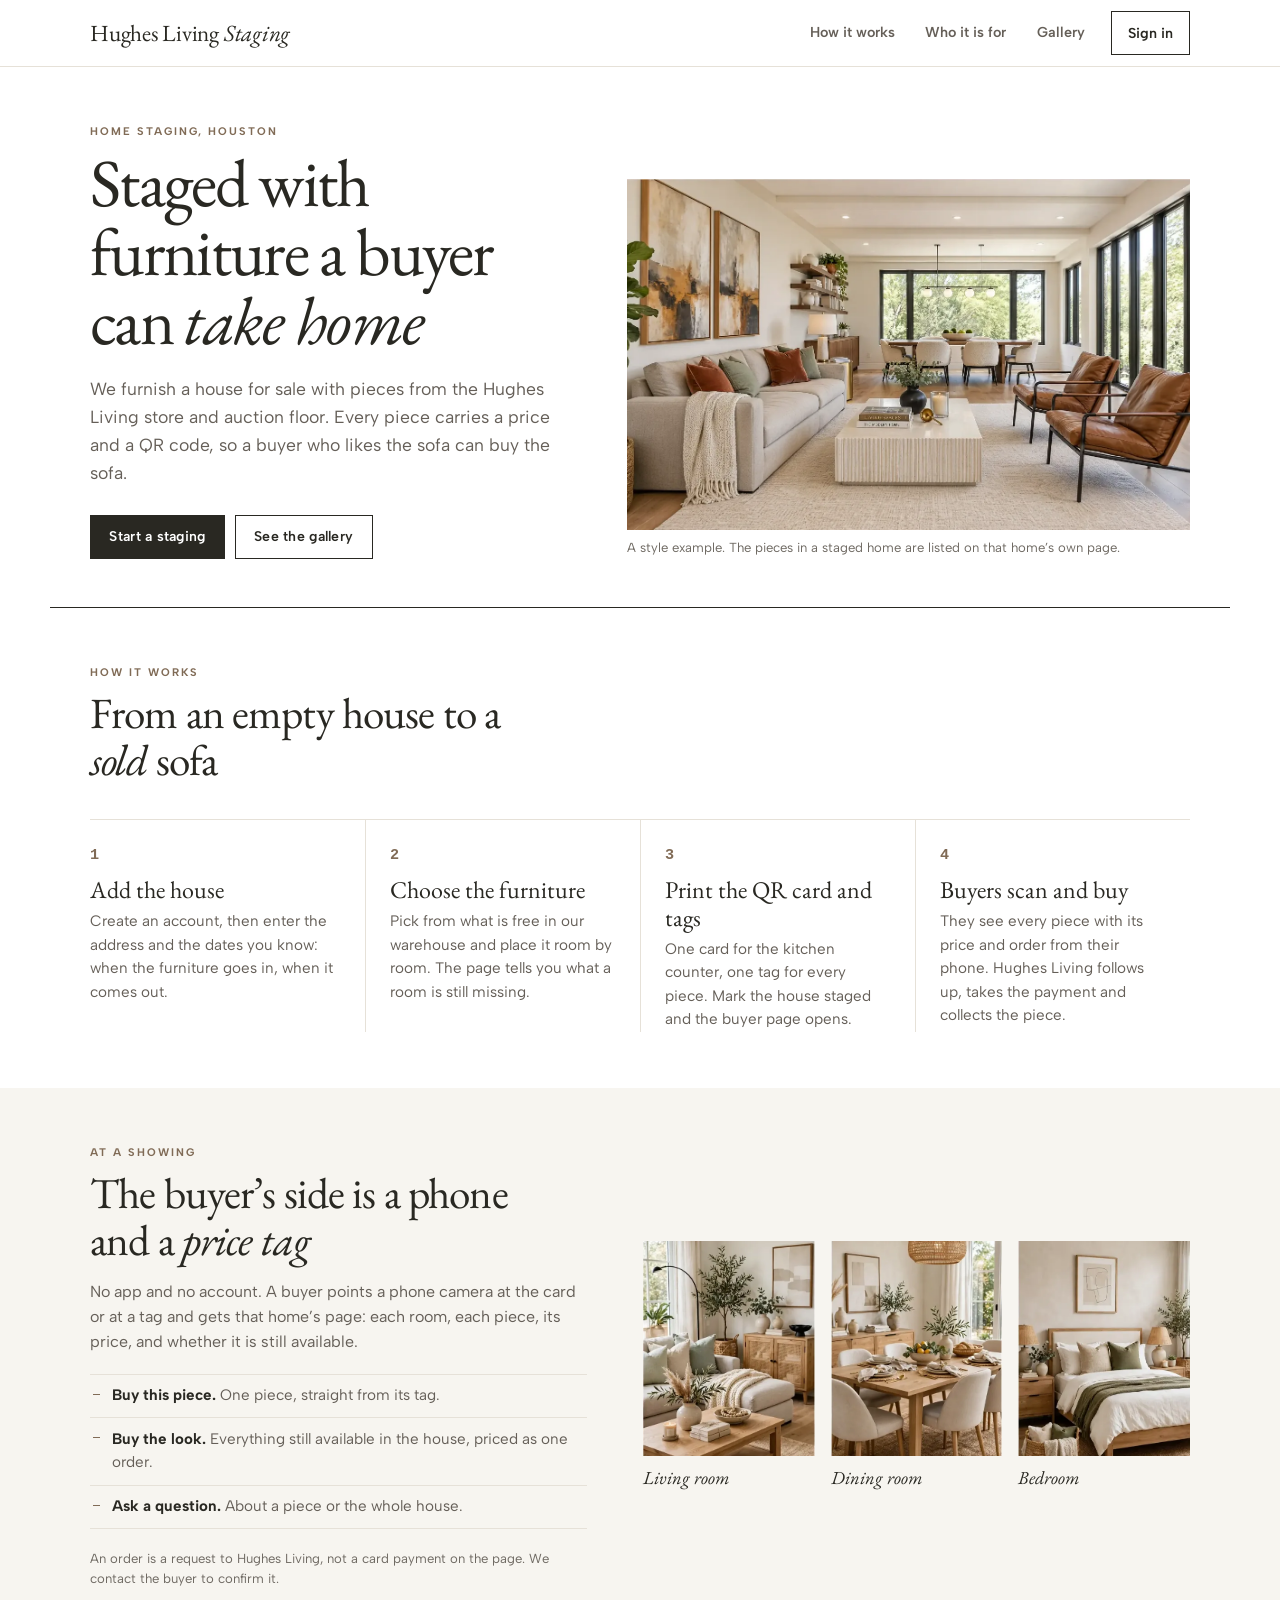
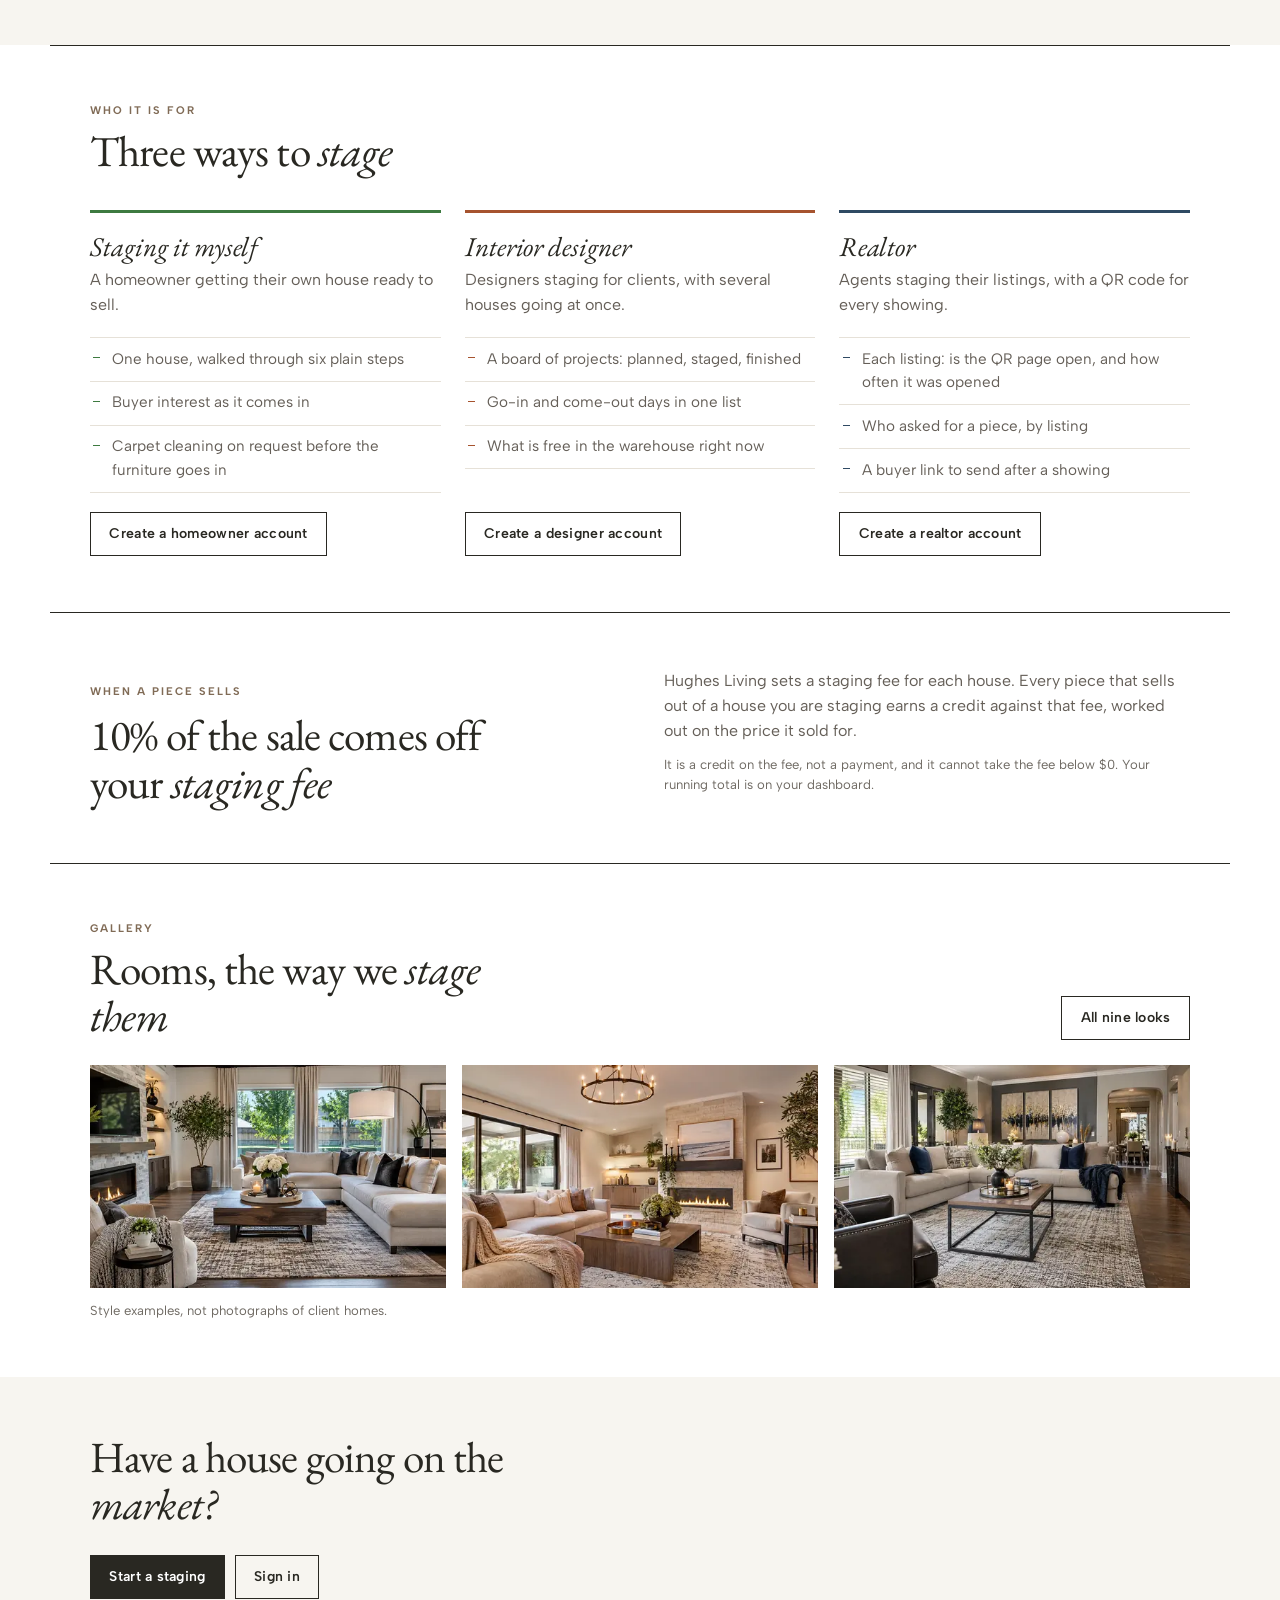
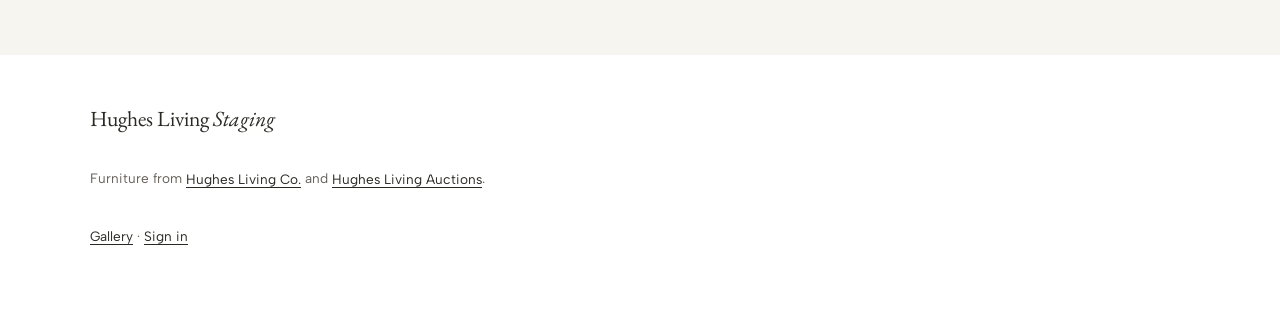
==== commit 7ec14735: "Front page, QR page open counts, and payment links on orders index.html is now the public page; the " ====
--- a/index.html
+++ b/index.html
@@ -3,51 +3,192 @@
 <head>
 <meta charset="utf-8">
 <meta name="viewport" content="width=device-width, initial-scale=1">
-<meta name="robots" content="noindex">
-<title>Hughes Living Staging</title>
+<title>Hughes Living Staging | Home staging with furniture buyers can take home</title>
+<meta name="description" content="Hughes Living Staging furnishes a house for sale with pieces from our store and auction floor. Every piece carries a price and a QR code, so a buyer who likes the sofa can buy the sofa. For homeowners, interior designers and realtors in Houston.">
+<meta property="og:title" content="Hughes Living Staging">
+<meta property="og:description" content="Home staging where every piece is for sale. Buyers scan a QR code in the house and buy what they like.">
+<meta property="og:type" content="website">
+<meta property="og:image" content="https://jhughes281.github.io/hughes-living-staging/img/looks/look-open-plan.webp">
 <link rel="icon" href="brand/favicon.svg" type="image/svg+xml">
+<script>
+  /* Old links to the app, and emailed sign-in links, used to land here. Anything
+     with a # belongs to the app, so pass it straight through. */
+  if (location.hash && !/^#(how|who|buyers|credit|looks|top)$/.test(location.hash)) location.replace('app.html' + location.search + location.hash);
+</script>
 <link rel="preconnect" href="https://fonts.googleapis.com">
 <link rel="preconnect" href="https://fonts.gstatic.com" crossorigin>
 <link href="https://fonts.googleapis.com/css2?family=Albert+Sans:wght@400;500;600;700&family=Courier+Prime:wght@400;700&family=EB+Garamond:ital,wght@0,400;0,500;1,400&display=swap" rel="stylesheet">
-<link rel="stylesheet" href="styles.css?v=11">
+<link rel="stylesheet" href="styles.css?v=17">
 </head>
-<body class="office">
-<a class="skip" href="#view">Skip to the page</a>
+<body class="front" id="top">
+<a class="skip" href="#main">Skip to the page</a>
 
 <header class="bar">
   <div class="wrap bar__in">
-    <a class="mark" href="#houses" aria-label="Hughes Living Staging, houses">
+    <a class="mark" href="#top" aria-label="Hughes Living Staging, top of page">
       <span class="mark__name">Hughes Living <em>Staging</em></span>
-      <span class="mark__role">Office</span>
     </a>
-    <nav class="tabs" id="tabs" aria-label="Sections" hidden>
-      <a href="#home" data-tab="home" data-cust>Home</a>
-      <a href="#houses" data-tab="houses" id="tabHouses">Houses</a>
-      <a href="#furniture" data-tab="furniture">Furniture</a>
-      <a href="#requests" data-tab="requests">Requests <span class="tabs__n" id="reqCount" hidden></span></a>
-      <a href="#services" data-tab="services">Services <span class="tabs__n" id="svcCount" hidden></span></a>
-      <a href="#money" data-tab="money" data-staff>Money</a>
-      <a href="#accounts" data-tab="accounts" data-staff>Accounts</a>
+    <nav class="tabs" aria-label="Pages">
+      <a href="#how">How it works</a>
+      <a href="#who">Who it is for</a>
+      <a href="gallery.html">Gallery</a>
+      <a class="tabs__in" href="app.html">Sign in</a>
     </nav>
-    <span class="bar__who" id="who" hidden></span>
-    <button class="linkbtn bar__out" id="signOut" type="button" hidden>Sign out</button>
   </div>
 </header>
 
-<p class="notice" id="demoNote" hidden>
-  Sample mode: accounts and data are saved in this browser only. Buyers' phones cannot see it.
-  <a href="?backend=supabase">Switch to the live database</a>
-</p>
+<main id="main">
 
-<main class="wrap view" id="view" tabindex="-1">
-  <p class="loading">Opening the office&hellip;</p>
+  <section class="wrap fhero">
+    <div class="fhero__text">
+      <p class="eyebrow">Home staging, Houston</p>
+      <h1 class="fhero__h">Staged with furniture a buyer can <em>take home</em></h1>
+      <p class="fhero__lede">We furnish a house for sale with pieces from the Hughes Living store and auction floor. Every piece carries a price and a QR code, so a buyer who likes the sofa can buy the sofa.</p>
+      <div class="fhero__acts">
+        <a class="btn" href="app.html">Start a staging</a>
+        <a class="btn btn--ghost" href="gallery.html">See the gallery</a>
+      </div>
+    </div>
+    <figure class="fhero__fig">
+      <img src="img/looks/look-open-plan.webp" alt="A staged open-plan living and dining room" width="1381" height="777" fetchpriority="high">
+      <figcaption>A style example. The pieces in a staged home are listed on that home&rsquo;s own page.</figcaption>
+    </figure>
+  </section>
+
+  <section class="wrap fsec" id="how">
+    <p class="eyebrow">How it works</p>
+    <h2 class="fsec__h">From an empty house to a <em>sold</em> sofa</h2>
+    <ol class="fsteps">
+      <li><span class="fsteps__n" aria-hidden="true">1</span>
+        <h3>Add the house</h3>
+        <p>Create an account, then enter the address and the dates you know: when the furniture goes in, when it comes out.</p></li>
+      <li><span class="fsteps__n" aria-hidden="true">2</span>
+        <h3>Choose the furniture</h3>
+        <p>Pick from what is free in our warehouse and place it room by room. The page tells you what a room is still missing.</p></li>
+      <li><span class="fsteps__n" aria-hidden="true">3</span>
+        <h3>Print the QR card and tags</h3>
+        <p>One card for the kitchen counter, one tag for every piece. Mark the house staged and the buyer page opens.</p></li>
+      <li><span class="fsteps__n" aria-hidden="true">4</span>
+        <h3>Buyers scan and buy</h3>
+        <p>They see every piece with its price and order from their phone. Hughes Living follows up, takes the payment and collects the piece.</p></li>
+    </ol>
+  </section>
+
+  <section class="fband" id="buyers">
+    <div class="wrap fband__in">
+      <div>
+        <p class="eyebrow">At a showing</p>
+        <h2 class="fsec__h">The buyer&rsquo;s side is a phone and a <em>price tag</em></h2>
+        <p>No app and no account. A buyer points a phone camera at the card or at a tag and gets that home&rsquo;s page: each room, each piece, its price, and whether it is still available.</p>
+        <ul class="flist">
+          <li><strong>Buy this piece.</strong> One piece, straight from its tag.</li>
+          <li><strong>Buy the look.</strong> Everything still available in the house, priced as one order.</li>
+          <li><strong>Ask a question.</strong> About a piece or the whole house.</li>
+        </ul>
+        <p class="fine">An order is a request to Hughes Living, not a card payment on the page. We contact the buyer to confirm it.</p>
+      </div>
+      <div class="rooms3 fband__rooms">
+        <figure class="rooms3__f"><img src="img/looks/room-living.webp" alt="A staged living room" loading="lazy" width="640" height="800"><figcaption>Living room</figcaption></figure>
+        <figure class="rooms3__f"><img src="img/looks/room-dining.webp" alt="A staged dining room" loading="lazy" width="640" height="800"><figcaption>Dining room</figcaption></figure>
+        <figure class="rooms3__f"><img src="img/looks/room-bedroom.webp" alt="A staged bedroom" loading="lazy" width="640" height="800"><figcaption>Bedroom</figcaption></figure>
+      </div>
+    </div>
+  </section>
+
+  <section class="wrap fsec" id="who">
+    <p class="eyebrow">Who it is for</p>
+    <h2 class="fsec__h">Three ways to <em>stage</em></h2>
+    <div class="fwho">
+      <article class="fwho__c" data-role="self">
+        <h3>Staging it myself</h3>
+        <p class="fwho__for">A homeowner getting their own house ready to sell.</p>
+        <ul class="flist">
+          <li>One house, walked through six plain steps</li>
+          <li>Buyer interest as it comes in</li>
+          <li>Carpet cleaning on request before the furniture goes in</li>
+        </ul>
+        <a class="btn btn--ghost" href="app.html?as=self">Create a homeowner account</a>
+      </article>
+      <article class="fwho__c" data-role="designer">
+        <h3>Interior designer</h3>
+        <p class="fwho__for">Designers staging for clients, with several houses going at once.</p>
+        <ul class="flist">
+          <li>A board of projects: planned, staged, finished</li>
+          <li>Go-in and come-out days in one list</li>
+          <li>What is free in the warehouse right now</li>
+        </ul>
+        <a class="btn btn--ghost" href="app.html?as=designer">Create a designer account</a>
+      </article>
+      <article class="fwho__c" data-role="realtor">
+        <h3>Realtor</h3>
+        <p class="fwho__for">Agents staging their listings, with a QR code for every showing.</p>
+        <ul class="flist">
+          <li>Each listing: is the QR page open, and how often it was opened</li>
+          <li>Who asked for a piece, by listing</li>
+          <li>A buyer link to send after a showing</li>
+        </ul>
+        <a class="btn btn--ghost" href="app.html?as=realtor">Create a realtor account</a>
+      </article>
+    </div>
+  </section>
+
+  <section class="wrap fsec fcredit" id="credit" hidden>
+    <div>
+      <p class="eyebrow">When a piece sells</p>
+      <h2 class="fsec__h"><span id="pct"></span>% of the sale comes off your <em>staging fee</em></h2>
+    </div>
+    <div>
+      <p>Hughes Living sets a staging fee for each house. Every piece that sells out of a house you are staging earns a credit against that fee, worked out on the price it sold for.</p>
+      <p class="fine">It is a credit on the fee, not a payment, and it cannot take the fee below $0. Your running total is on your dashboard.</p>
+    </div>
+  </section>
+
+  <section class="wrap fsec" id="looks">
+    <div class="head">
+      <div>
+        <p class="eyebrow">Gallery</p>
+        <h2 class="fsec__h">Rooms, the way we <em>stage them</em></h2>
+      </div>
+      <a class="btn btn--ghost" href="gallery.html">All nine looks</a>
+    </div>
+    <div class="flooks">
+      <a href="gallery.html"><img src="img/looks/look-stone-hearth-sm.webp" alt="A living room staged around a stone hearth" loading="lazy" width="800" height="450"></a>
+      <a href="gallery.html"><img src="img/looks/look-fireside-sm.webp" alt="A fireside sitting room" loading="lazy" width="800" height="450"></a>
+      <a href="gallery.html"><img src="img/looks/look-navy-accent-sm.webp" alt="A living room with a navy accent wall" loading="lazy" width="800" height="450"></a>
+    </div>
+    <p class="fine">Style examples, not photographs of client homes.</p>
+  </section>
+
+  <section class="fband fband--end">
+    <div class="wrap fend">
+      <h2 class="fsec__h">Have a house going on the <em>market?</em></h2>
+      <div class="fhero__acts">
+        <a class="btn" href="app.html">Start a staging</a>
+        <a class="btn btn--ghost" href="app.html">Sign in</a>
+      </div>
+      <p class="fend__contact" id="contact" hidden></p>
+    </div>
+  </section>
 </main>
 
-<dialog class="sheet" id="sheet" aria-labelledby="sheetTitle"></dialog>
-<div class="toast" id="toast" role="status" aria-live="polite"></div>
+<footer class="wrap foot">
+  <p class="foot__mark">Hughes Living <em>Staging</em></p>
+  <p>Furniture from <a href="https://hugheslivingco.com/">Hughes Living Co.</a> and <a href="https://hugheslivingauctions.com/">Hughes Living Auctions</a>.</p>
+  <p><a href="gallery.html">Gallery</a> · <a href="app.html">Sign in</a></p>
+</footer>
 
-<script src="config.js?v=4"></script>
-<script src="api.js?v=7"></script>
-<script src="app.js?v=9"></script>
+<script src="config.js?v=8"></script>
+<script>
+  (function () {
+    var C = window.HLS_CONFIG || {};
+    var pct = Number(C.saleCreditPct) || 0;
+    if (pct) { document.getElementById('pct').textContent = pct; document.getElementById('credit').hidden = false; }
+    // contact details show only once they are filled in (config.js)
+    var bits = [];
+    if (C.contactPhone) bits.push('<a href="tel:' + String(C.contactPhone).replace(/[^\d+]/g, '') + '">' + String(C.contactPhone).replace(/[<>&]/g, '') + '</a>');
+    if (C.contactEmail && /^[^\s<>"']+@[^\s<>"']+$/.test(C.contactEmail)) bits.push('<a href="mailto:' + C.contactEmail + '">' + C.contactEmail + '</a>');
+    if (bits.length) { var el = document.getElementById('contact'); el.innerHTML = 'Or reach us: ' + bits.join(' · '); el.hidden = false; }
+  })();
+</script>
 </body>
 </html>
--- a/styles.css
+++ b/styles.css
@@ -601,3 +601,204 @@
   .step__s{ display:block; margin:.2rem 0 0; }
   .dash__acts .btn, .lrow .head__acts .btn{ flex:1 1 auto; }
 }
+
+/* ================================================= which login this is
+   One colour per login, from the same earthy family as the rest of the site.
+   It fills the band under the header and marks the current tab, the eyebrows
+   and the "next" step, so a glance says which account is open. All four clear
+   AA against white, as text and as a fill behind white text. */
+body{ --role:var(--accent); }
+body[data-role=self]{     --role:#3D7A40; }   /* green: a homeowner */
+body[data-role=designer]{ --role:#A6532E; }   /* clay: an interior designer */
+body[data-role=realtor]{  --role:#2F4A63; }   /* slate blue: a realtor */
+body[data-role=owner]{    --role:#292822; }   /* ink: the Hughes Living office */
+
+.role{ background:var(--role); color:#fff; font-size:.85rem; }
+.role__in{ display:flex; align-items:center; gap:.2rem 1.2rem; flex-wrap:wrap; padding-block:.45rem; }
+.role__k{ font-weight:700; font-size:.7rem; letter-spacing:.16em; text-transform:uppercase; white-space:nowrap; }
+.role__l{ flex:1 1 18rem; min-width:0; }
+.role a{ color:#fff; display:inline-flex; align-items:center; min-height:44px; margin-block:-.45rem; white-space:nowrap; }
+.role a:hover{ color:#fff; text-decoration-thickness:2px; }
+.role a:focus-visible{ outline-color:#fff; }
+body[data-role] .mark__role,
+body[data-role] .view .eyebrow{ color:var(--role); }
+body[data-role] .tabs a[aria-current]{ border-bottom-color:var(--role); }
+body[data-role] .step--next .step__n{ background:var(--role); border-color:var(--role); }
+body[data-role] .step--next .step__s{ color:var(--role); }
+
+/* ================================================================ guide */
+.guide{ display:grid; grid-template-columns:14rem minmax(0,1fr); gap:0 3.5rem; align-items:start; }
+.guide__nav{ position:sticky; top:5rem; display:flex; flex-direction:column; border-top:1px solid var(--ink); }
+.guide__nav a{ display:flex; align-items:center; min-height:44px; padding:.3rem 0; border-bottom:1px solid var(--line); text-decoration:none; font-size:.9rem; color:var(--ink-2); }
+.guide__nav a:hover{ color:var(--ink); text-decoration:underline; }
+.gsec{ max-width:44rem; padding-bottom:1.2rem; scroll-margin-top:5.5rem; }
+.gsec:first-child .h2{ margin-top:0; }
+.gsec__lead{ font-family:var(--f-disp); font-size:1.25rem; line-height:1.35; color:var(--ink); margin:0 0 .8rem; }
+.gsec ul, .tip ul{ margin:0; padding:0; list-style:none; border-top:1px solid var(--line); }
+.gsec li, .tip li{ padding:.6rem 0 .6rem 1.4rem; border-bottom:1px solid var(--line); position:relative; }
+.gsec li::before, .tip li::before{ content:""; position:absolute; left:.2rem; top:1.15rem; width:.45rem; height:1px; background:var(--role); }
+.can{ display:grid; grid-template-columns:1fr 1fr; gap:0 2.5rem; }
+.can h3{ font-size:.7rem; font-weight:700; letter-spacing:.14em; text-transform:uppercase; color:var(--ink-3); margin:0 0 .5rem; }
+.kit{ margin:0; border-top:1px solid var(--ink); }
+.kit div{ display:grid; grid-template-columns:10rem minmax(0,1fr); gap:1rem; padding:.6rem 0; border-bottom:1px solid var(--line); }
+.kit dt{ font-family:var(--f-disp); font-style:italic; font-size:1.15rem; color:var(--ink); }
+.kit dd{ margin:0; }
+
+/* one topic from the guide, on a dashboard */
+.tip{ margin-top:2.6rem; padding:1.3rem 1.4rem 1rem; border:1px solid var(--line); border-left:3px solid var(--role); max-width:52rem; }
+.tip__h{ font-family:var(--f-disp); font-weight:400; font-size:1.5rem; line-height:1.15; color:var(--ink); margin:0 0 .3rem; }
+.tip p{ margin:0 0 .7rem; }
+.tip li{ font-size:.93rem; }
+.tip .tip__more{ margin:.3rem 0 0; }
+.tip__more a{ display:inline-flex; align-items:center; min-height:44px; }
+.tip + .svc{ margin-top:1.4rem; }
+.room__hint{ margin:.6rem 0 0; font-size:.85rem; color:var(--ink-3); }
+.room__hint a{ display:inline-flex; align-items:center; min-height:44px; margin-block:-.7rem; }
+
+/* the office, before there is anything in it */
+.start{ background:var(--cream); padding:1.3rem 1.4rem 1.2rem; margin-bottom:1.6rem; }
+.start .h2{ margin-top:0; }
+.start__l{ margin:0; padding:0 0 0 1.3rem; max-width:48rem; }
+.start__l li{ padding:.35rem 0; }
+.start__l strong{ color:var(--ink); }
+.start__l a, .start__l .linkbtn, .note .linkbtn{ display:inline-flex; align-items:center; min-height:44px; margin-block:-.7rem; }
+.start__s{ margin:1rem 0 0; display:flex; align-items:center; gap:.6rem 1rem; flex-wrap:wrap; color:var(--ink); }
+.start__s .fine{ margin:0; }
+.note--sample{ border-left:3px solid var(--flag); }
+
+@media (max-width: 860px){
+  .guide{ grid-template-columns:1fr; }
+  .guide__nav{ position:static; margin-bottom:1.6rem; }
+  .gsec{ scroll-margin-top:1rem; }
+}
+@media (max-width: 520px){
+  .can{ grid-template-columns:1fr; gap:1.2rem; }
+  .kit div{ grid-template-columns:1fr; gap:.1rem; }
+  .role__l{ flex-basis:100%; }
+}
+
+/* two services: the switch between them, and a second line on the dashboards */
+.seg a{ display:inline-flex; align-items:center; min-height:44px; padding:0 1.1rem; background:#fff; font-weight:600; font-size:.88rem; color:var(--ink); text-decoration:none; }
+.seg a + a{ border-left:1px solid var(--ink); }
+.seg a[aria-current=true]{ background:var(--ink); color:#fff; }
+.svc + .svc, .svc--2{ margin-top:1rem; }
+.tip + .svc--2{ margin-top:1.4rem; }
+.provider__img{ object-position:center 35%; }
+@media (max-width: 520px){ .seg a{ flex:1; justify-content:center; padding:0 .4rem; } }
+.provider__img[src*="move-tote"]{ aspect-ratio:1; max-width:24rem; object-position:center; }
+.req__reach .linkbtn{ min-height:44px; display:inline-flex; align-items:center; }
+.reqs + .seg, .empty + .seg{ margin-top:1.6rem; }
+
+/* realtor rows carry a fifth number: the sales credit */
+.lrow__nums{ grid-template-columns:repeat(auto-fit, minmax(7.5rem, 1fr)); gap:.7rem 1rem; }
+.grid td small{ white-space:nowrap; }
+
+.role__who{ font-weight:700; margin-right:.7rem; }
+@media (max-width: 520px){ .role__who{ display:block; margin:0; } }
+
+/* ---------- password box: the eye, and the way back in ---------- */
+.pw{ position:relative; }
+.pw input{ padding-right:3.2rem; }
+.eye{ position:absolute; top:0; right:0; width:48px; height:44px; display:grid; place-items:center; background:none; border:0; border-left:1px solid #B9B2A6; color:var(--ink-3); cursor:pointer; }
+.eye:hover{ color:var(--ink); }
+.eye[aria-pressed=true]{ color:var(--ink); }
+.eye[aria-pressed=false] .eye__off{ display:none; }   /* the slash shows while the password is visible */
+.forgot{ margin:1rem 0 0; }
+.forgot .linkbtn{ min-height:44px; font-size:.9rem; }
+
+/* ---------- an order's payment link (office only) ---------- */
+.pay{ margin-top:.9rem; padding-top:.8rem; border-top:1px solid var(--line); }
+.pay .field{ margin-bottom:.6rem; }
+.pay__acts{ display:flex; gap:.5rem; flex-wrap:wrap; }
+.pay__acts .btn{ flex:1 1 auto; font-size:.82rem; padding-inline:.8rem; }
+.pay--paid{ display:flex; align-items:center; gap:.4rem .7rem; flex-wrap:wrap; font-size:.88rem; }
+.pay--paid .linkbtn{ min-height:44px; margin-left:auto; }
+.door__more{ display:flex; gap:.5rem; flex-wrap:wrap; }
+
+/* ============================================================ front page
+   The public page a prospect is sent to. Same faces and hairlines as the
+   office; the three login colours appear once, on the three kinds of account. */
+.front .tabs{ margin-left:auto; width:auto; order:0; }
+.front .tabs__in{ border:1px solid var(--ink); color:var(--ink); margin-left:.6rem; padding:0 1rem; }
+.front .tabs__in:hover{ background:var(--ink); color:#fff; }
+.front .bar{ position:sticky; }
+.front section{ scroll-margin-top:5rem; }
+
+.fhero{ display:grid; grid-template-columns:minmax(0,1fr) minmax(0,1.15fr); gap:3rem; align-items:end; padding-block:3.5rem 3rem; }
+.fhero__h{ font-family:var(--f-disp); font-weight:400; color:var(--ink); margin:0; font-size:clamp(2.4rem, 5.6vw, 4.2rem); line-height:1.02; letter-spacing:-.025em; }
+.fhero__h em, .fsec__h em{ font-style:italic; }
+.fhero__lede{ font-size:1.1rem; line-height:1.6; margin:1.3rem 0 0; max-width:34rem; }
+.fhero__acts{ display:flex; gap:.6rem; flex-wrap:wrap; margin-top:1.7rem; }
+.fhero__fig{ margin:0; }
+.fhero__fig img{ width:100%; height:auto; aspect-ratio:16 / 10; object-fit:cover; }
+.fhero__fig figcaption, .front .fine{ font-size:.82rem; color:var(--ink-3); }
+.fhero__fig figcaption{ padding-top:.5rem; }
+
+.fsec{ padding-block:3.5rem; border-top:1px solid var(--ink); }
+.fsec__h{ font-family:var(--f-disp); font-weight:400; color:var(--ink); margin:0; font-size:clamp(1.8rem, 3.6vw, 2.7rem); line-height:1.1; letter-spacing:-.02em; max-width:22ch; }
+.fsteps{ list-style:none; margin:2.2rem 0 0; padding:0; display:grid; grid-template-columns:repeat(4, minmax(0,1fr)); gap:0; border-top:1px solid var(--line); }
+.fsteps li{ padding:1.4rem 1.5rem 0 0; }
+.fsteps li + li{ padding-left:1.5rem; border-left:1px solid var(--line); }
+.fsteps__n{ font-family:var(--f-data); font-weight:700; font-size:.95rem; color:var(--accent); }
+.fsteps h3, .fwho h3{ font-family:var(--f-disp); font-weight:400; font-size:1.5rem; line-height:1.15; color:var(--ink); margin:.5rem 0 .4rem; }
+.fsteps p{ margin:0; font-size:.95rem; }
+
+.fband{ background:var(--cream); }
+.fband__in{ display:grid; grid-template-columns:minmax(0,1fr) minmax(0,1.1fr); gap:3.5rem; align-items:center; padding-block:3.5rem; }
+.fband__in > div > p{ max-width:36rem; }
+.fband__rooms{ margin-top:0; }
+.flist{ list-style:none; margin:1.2rem 0; padding:0; border-top:1px solid var(--line); }
+.flist li{ padding:.6rem 0 .6rem 1.4rem; border-bottom:1px solid var(--line); position:relative; font-size:.95rem; }
+.flist li::before{ content:""; position:absolute; left:.2rem; top:1.2rem; width:.45rem; height:1px; background:var(--role, var(--accent)); }
+.flist strong{ color:var(--ink); }
+
+.fwho{ display:grid; grid-template-columns:repeat(3, minmax(0,1fr)); gap:1.5rem; margin-top:2.2rem; }
+.fwho__c{ border-top:3px solid var(--role); padding-top:1.1rem; display:flex; flex-direction:column; }
+.fwho__c[data-role=self]{ --role:#3D7A40; }
+.fwho__c[data-role=designer]{ --role:#A6532E; }
+.fwho__c[data-role=realtor]{ --role:#2F4A63; }
+.fwho h3{ font-style:italic; font-size:1.7rem; margin-top:0; }
+.fwho__for{ margin:0; min-height:3.1em; }
+.fwho__c .flist{ flex:1; }
+.fwho__c .btn{ align-self:flex-start; }
+
+.fcredit{ display:grid; grid-template-columns:minmax(0,1fr) minmax(0,1fr); gap:3rem; align-items:end; }
+.fcredit[hidden]{ display:none; }
+.fcredit p{ margin:0 0 .7rem; }
+
+.flooks{ display:grid; grid-template-columns:repeat(3, minmax(0,1fr)); gap:1rem; margin-bottom:.8rem; }
+.flooks a{ display:block; background:var(--sand); }
+.flooks img{ width:100%; height:auto; aspect-ratio:16 / 10; object-fit:cover; transition:opacity .2s; }
+.flooks a:hover img{ opacity:.88; }
+.front .head{ margin-bottom:1.6rem; }
+
+.fend{ padding-block:3.5rem; }
+.fend__contact{ margin:1.4rem 0 0; }
+.fend__contact a{ display:inline-flex; align-items:center; min-height:44px; }
+.front .foot{ margin-top:0; border-top:0; }
+.front .foot a{ display:inline-flex; align-items:center; min-height:44px; }
+
+@media (max-width: 980px){
+  .fsteps{ grid-template-columns:1fr 1fr; }
+  .fsteps li{ padding:1.4rem 1.2rem 1.4rem 0; border-bottom:1px solid var(--line); }
+  .fsteps li + li{ padding-left:0; border-left:0; }
+  .fsteps li:nth-child(even){ padding-left:1.2rem; border-left:1px solid var(--line); }
+  .fwho{ grid-template-columns:1fr; gap:2.2rem; }
+  .fwho__for{ min-height:0; }
+}
+@media (max-width: 860px){
+  .fhero, .fband__in, .fcredit{ grid-template-columns:1fr; gap:1.8rem; }
+  .fhero{ padding-block:2.2rem 2.5rem; align-items:start; }
+  .fsec, .fband__in, .fend{ padding-block:2.6rem; }
+  .front .bar{ position:static; }
+  .front .tabs{ width:100%; order:3; margin-left:0; }
+  .front .tabs__in{ margin-left:auto; }
+}
+@media (max-width: 560px){
+  .fsteps{ grid-template-columns:1fr; }
+  .fsteps li, .fsteps li:nth-child(even){ padding:1.2rem 0; border-left:0; }
+  .flooks{ grid-template-columns:1fr; }
+  .fhero__acts .btn, .fwho__c .btn{ width:100%; }
+  .front .tabs a:not(.tabs__in){ padding:0 .55rem; font-size:.85rem; }
+}
+.front .foot{ padding-inline:var(--gut); }
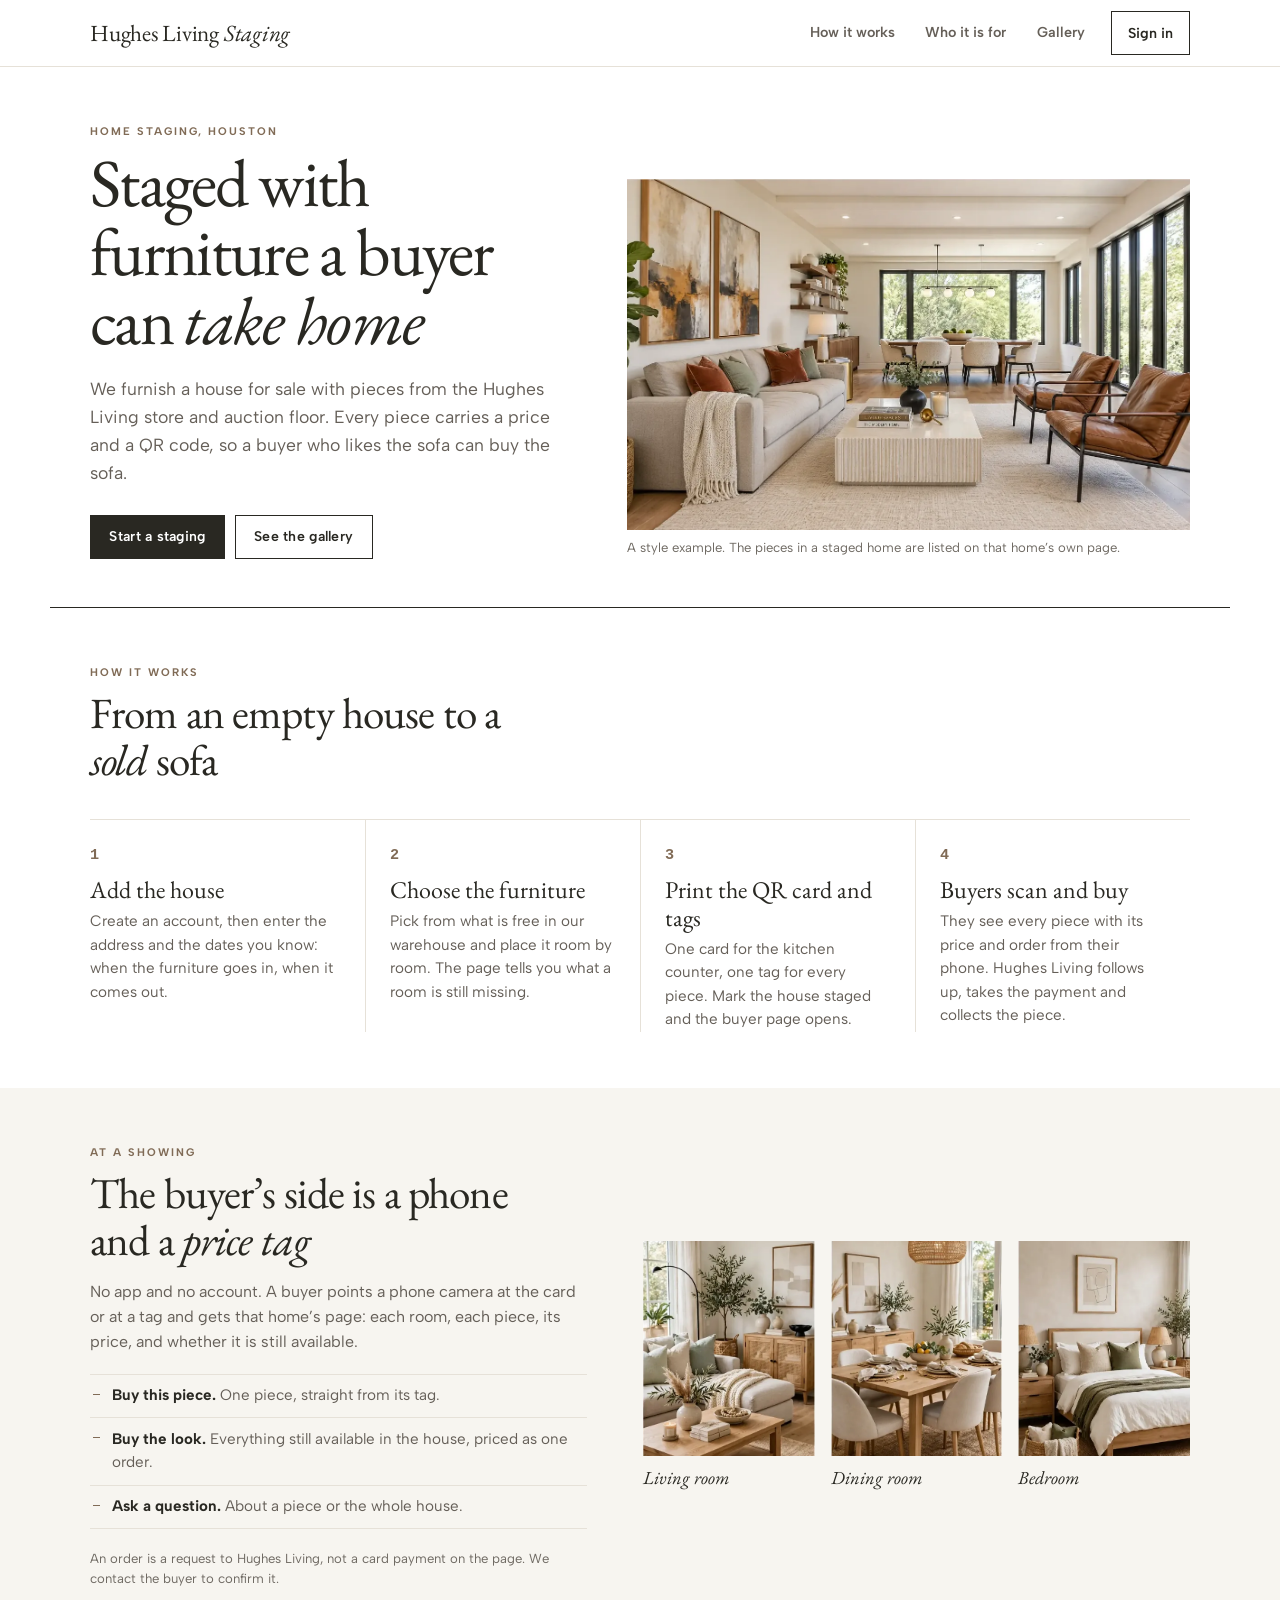
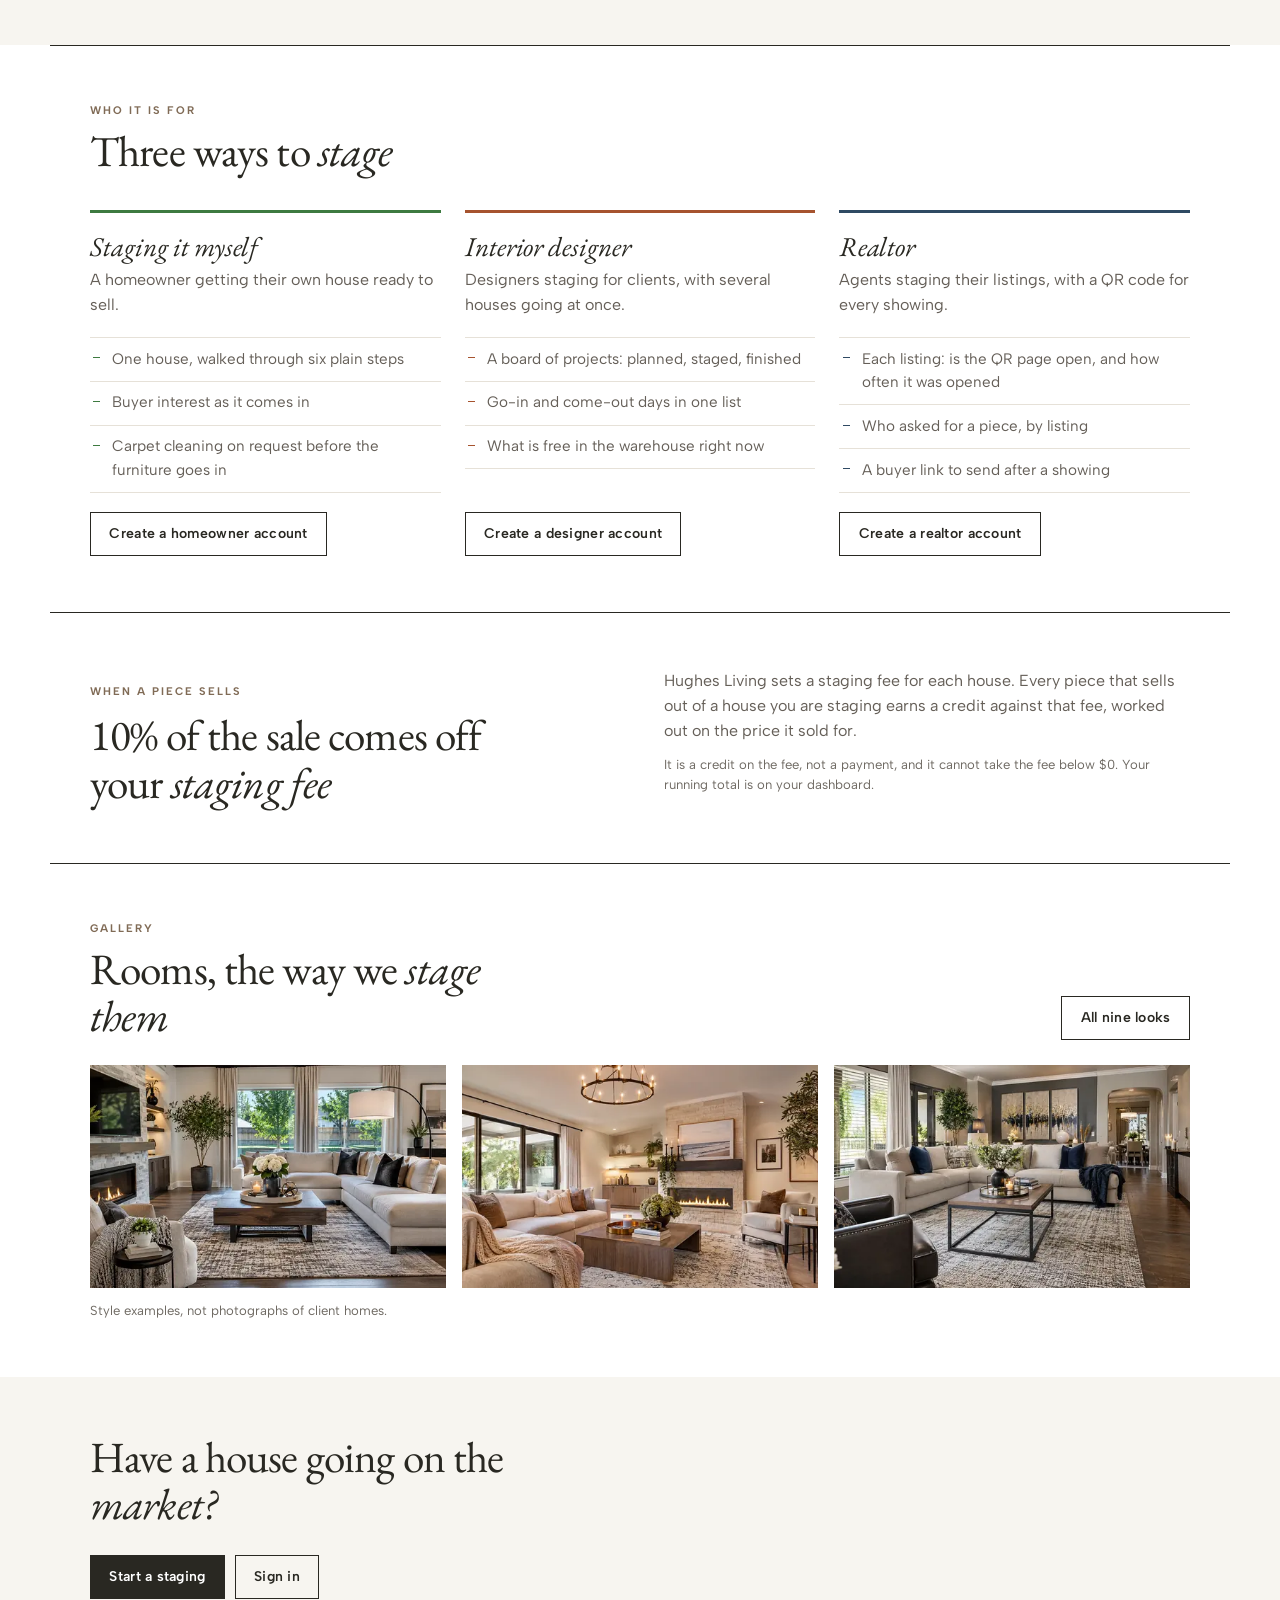
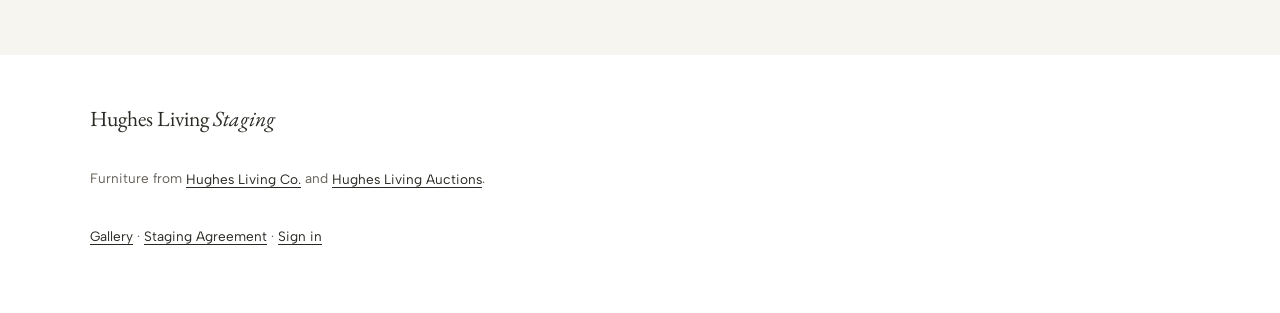
==== commit a4d2793f: "Staging agreement: accepted at sign-up, recorded, and required terms.html (draft wording, flagged as" ====
--- a/index.html
+++ b/index.html
@@ -18,7 +18,7 @@
 <link rel="preconnect" href="https://fonts.googleapis.com">
 <link rel="preconnect" href="https://fonts.gstatic.com" crossorigin>
 <link href="https://fonts.googleapis.com/css2?family=Albert+Sans:wght@400;500;600;700&family=Courier+Prime:wght@400;700&family=EB+Garamond:ital,wght@0,400;0,500;1,400&display=swap" rel="stylesheet">
-<link rel="stylesheet" href="styles.css?v=17">
+<link rel="stylesheet" href="styles.css?v=18">
 </head>
 <body class="front" id="top">
 <a class="skip" href="#main">Skip to the page</a>
@@ -174,10 +174,10 @@
 <footer class="wrap foot">
   <p class="foot__mark">Hughes Living <em>Staging</em></p>
   <p>Furniture from <a href="https://hugheslivingco.com/">Hughes Living Co.</a> and <a href="https://hugheslivingauctions.com/">Hughes Living Auctions</a>.</p>
-  <p><a href="gallery.html">Gallery</a> · <a href="app.html">Sign in</a></p>
+  <p><a href="gallery.html">Gallery</a> · <a href="terms.html">Staging Agreement</a> · <a href="app.html">Sign in</a></p>
 </footer>
 
-<script src="config.js?v=8"></script>
+<script src="config.js?v=9"></script>
 <script>
   (function () {
     var C = window.HLS_CONFIG || {};
--- a/styles.css
+++ b/styles.css
@@ -802,3 +802,21 @@
   .front .tabs a:not(.tabs__in){ padding:0 .55rem; font-size:.85rem; }
 }
 .front .foot{ padding-inline:var(--gut); }
+
+/* ---------- the staging agreement ---------- */
+.agree{ display:flex; align-items:flex-start; gap:.7rem; margin:.4rem 0 1rem; padding:.8rem .9rem; background:var(--cream); color:var(--ink); font-size:.93rem; cursor:pointer; min-height:48px; }
+.agree input{ width:22px; height:22px; flex:none; margin:.05rem 0 0; accent-color:var(--ink); }
+.agree a{ font-weight:600; }
+.door--agree{ max-width:40rem; }
+.door--agree .agree{ margin-top:1.4rem; }
+.agree__pts{ list-style:none; margin:1.4rem 0; padding:0; border-top:1px solid var(--ink); }
+.agree__pts li{ padding:.65rem 0 .65rem 1.4rem; border-bottom:1px solid var(--line); position:relative; color:var(--ink); }
+.agree__pts li::before{ content:""; position:absolute; left:.2rem; top:1.25rem; width:.45rem; height:1px; background:var(--role, var(--accent)); }
+.terms__main{ max-width:46rem; padding-block:2.5rem 4rem; }
+.terms__ver{ font-family:var(--f-data); font-size:.85rem; color:var(--ink-3); margin:.7rem 0 1.4rem; }
+.terms__lede{ font-family:var(--f-disp); font-size:1.25rem; line-height:1.4; color:var(--ink); margin:0 0 1rem; }
+.terms section{ border-top:1px solid var(--line); padding-top:1.4rem; margin-top:1.6rem; scroll-margin-top:5rem; }
+.terms h2{ font-family:var(--f-disp); font-weight:400; font-size:1.55rem; line-height:1.2; color:var(--ink); margin:0 0 .6rem; letter-spacing:-.01em; }
+.terms section p{ margin:0 0 .8rem; }
+.terms__foot{ margin-top:2.2rem; padding-top:1.2rem; border-top:1px solid var(--ink); }
+@media print{ .terms .bar, .terms .skip{ display:none; } .terms__main{ max-width:none; padding:0; } }
